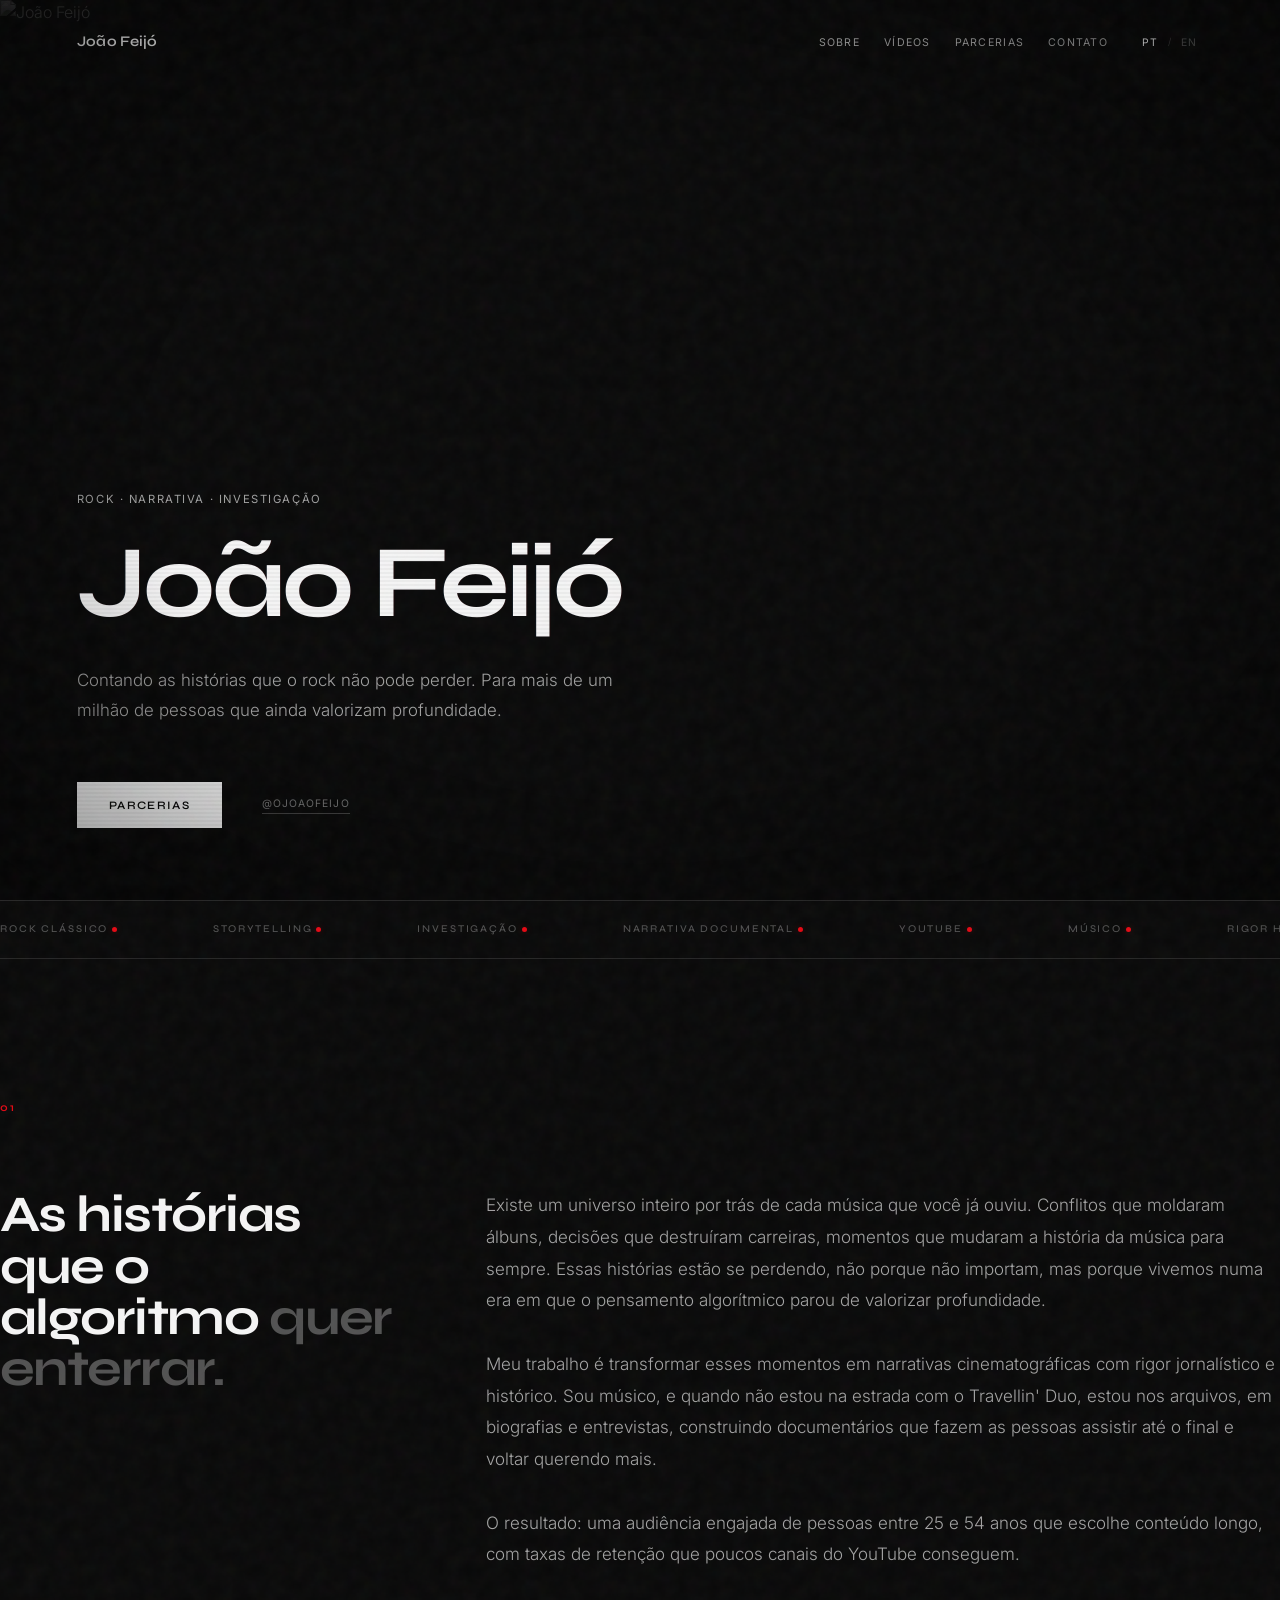
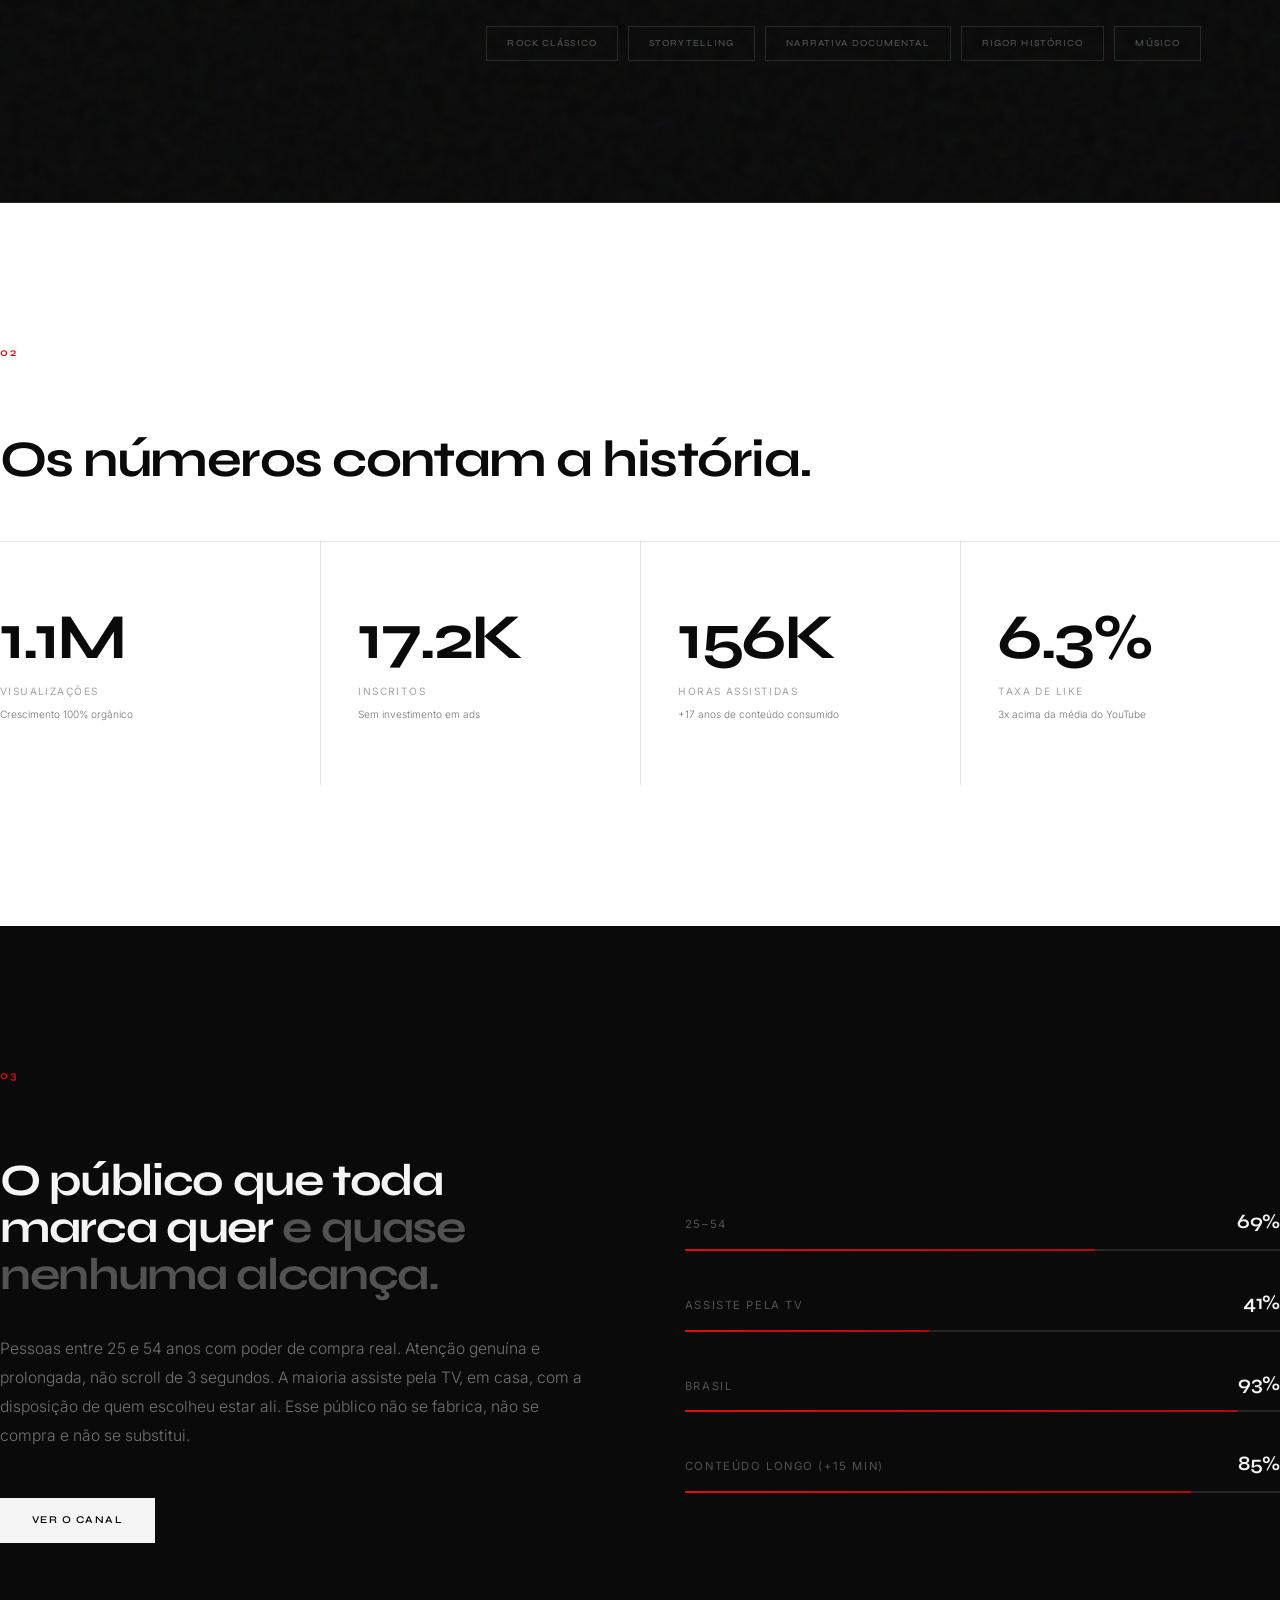
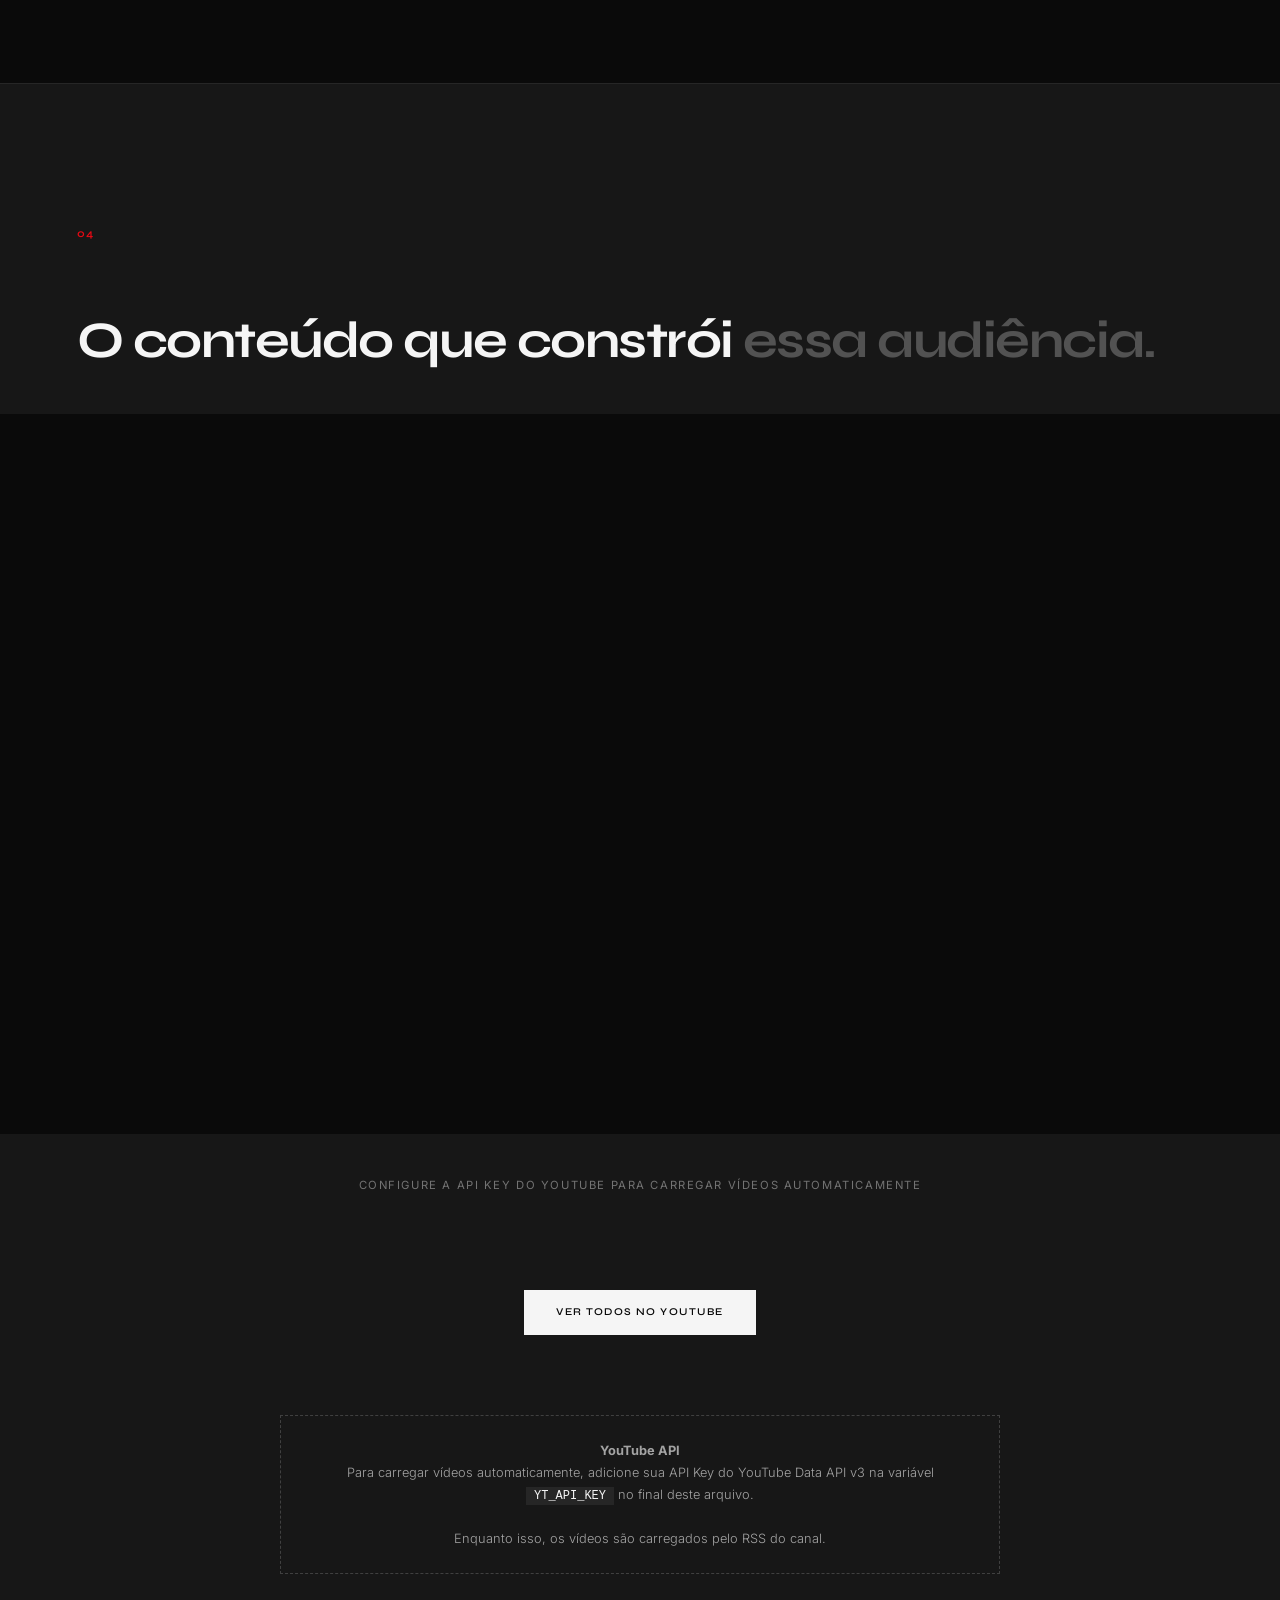
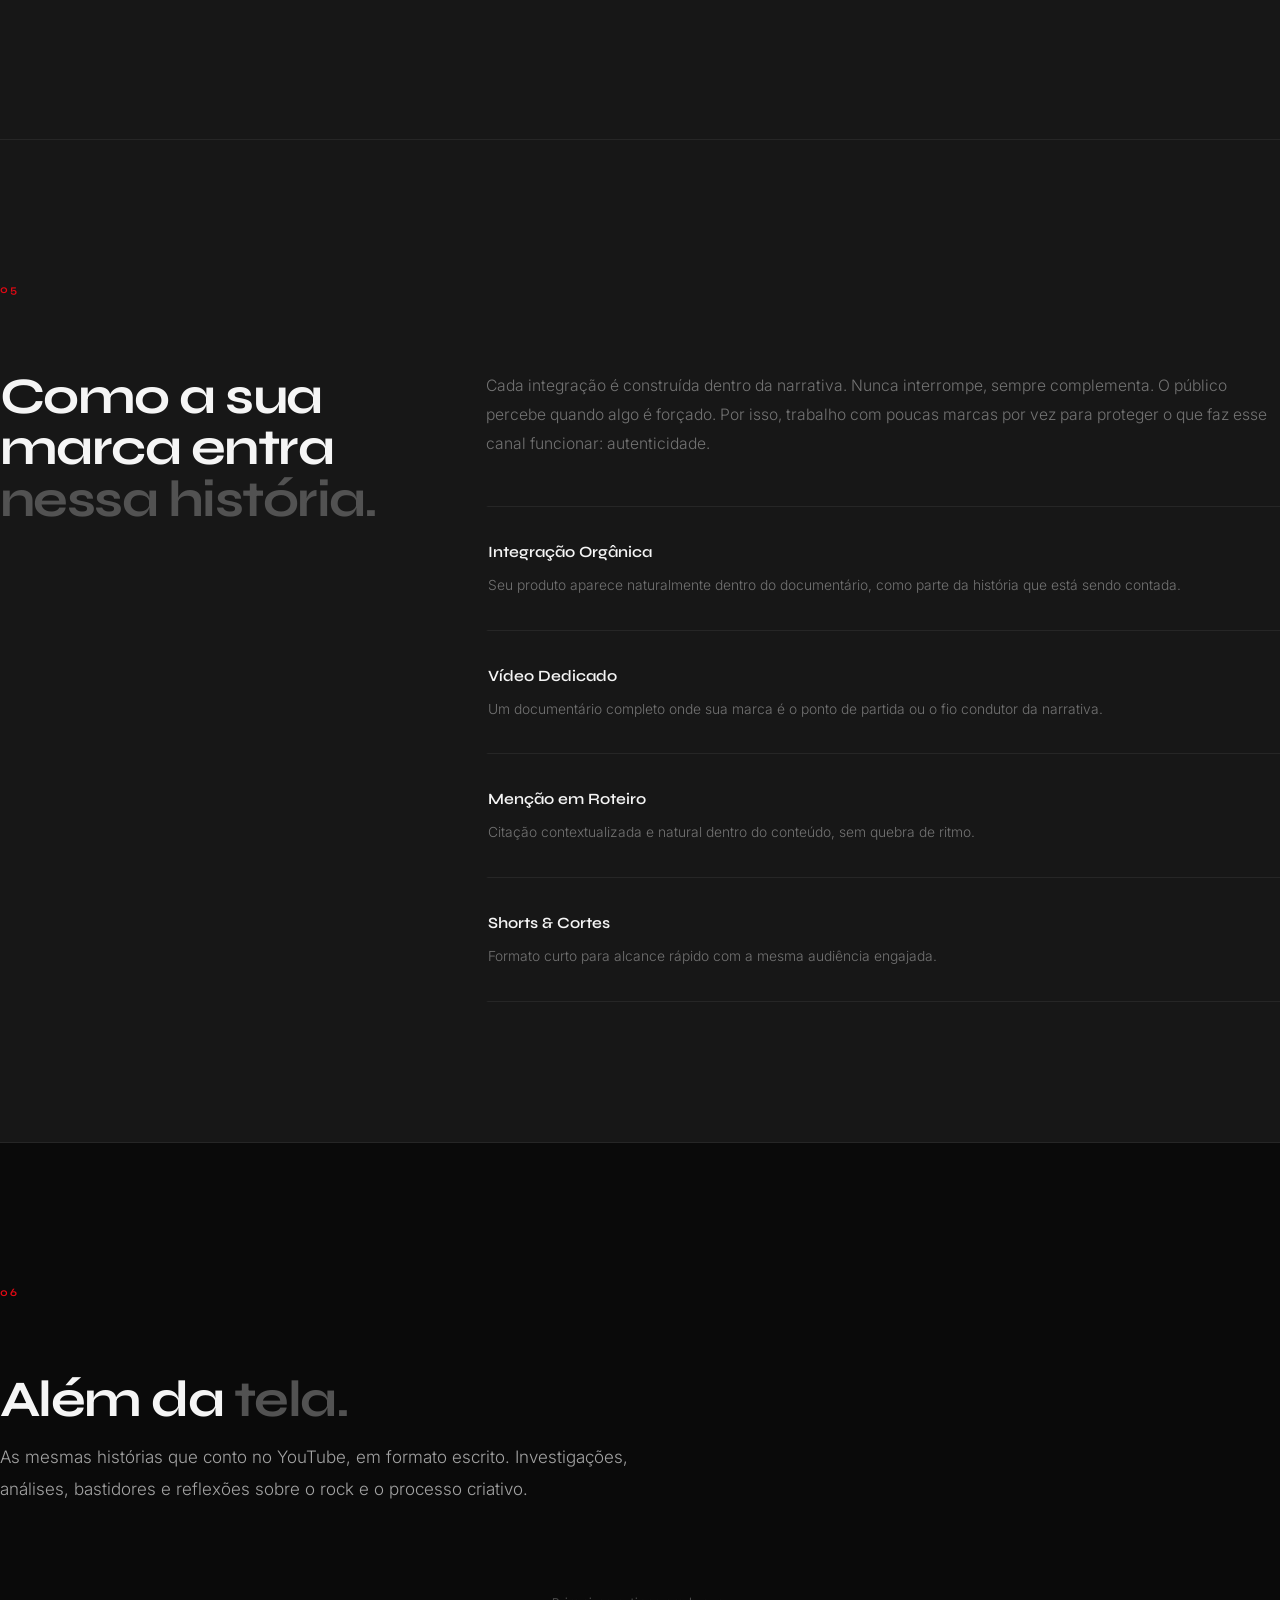
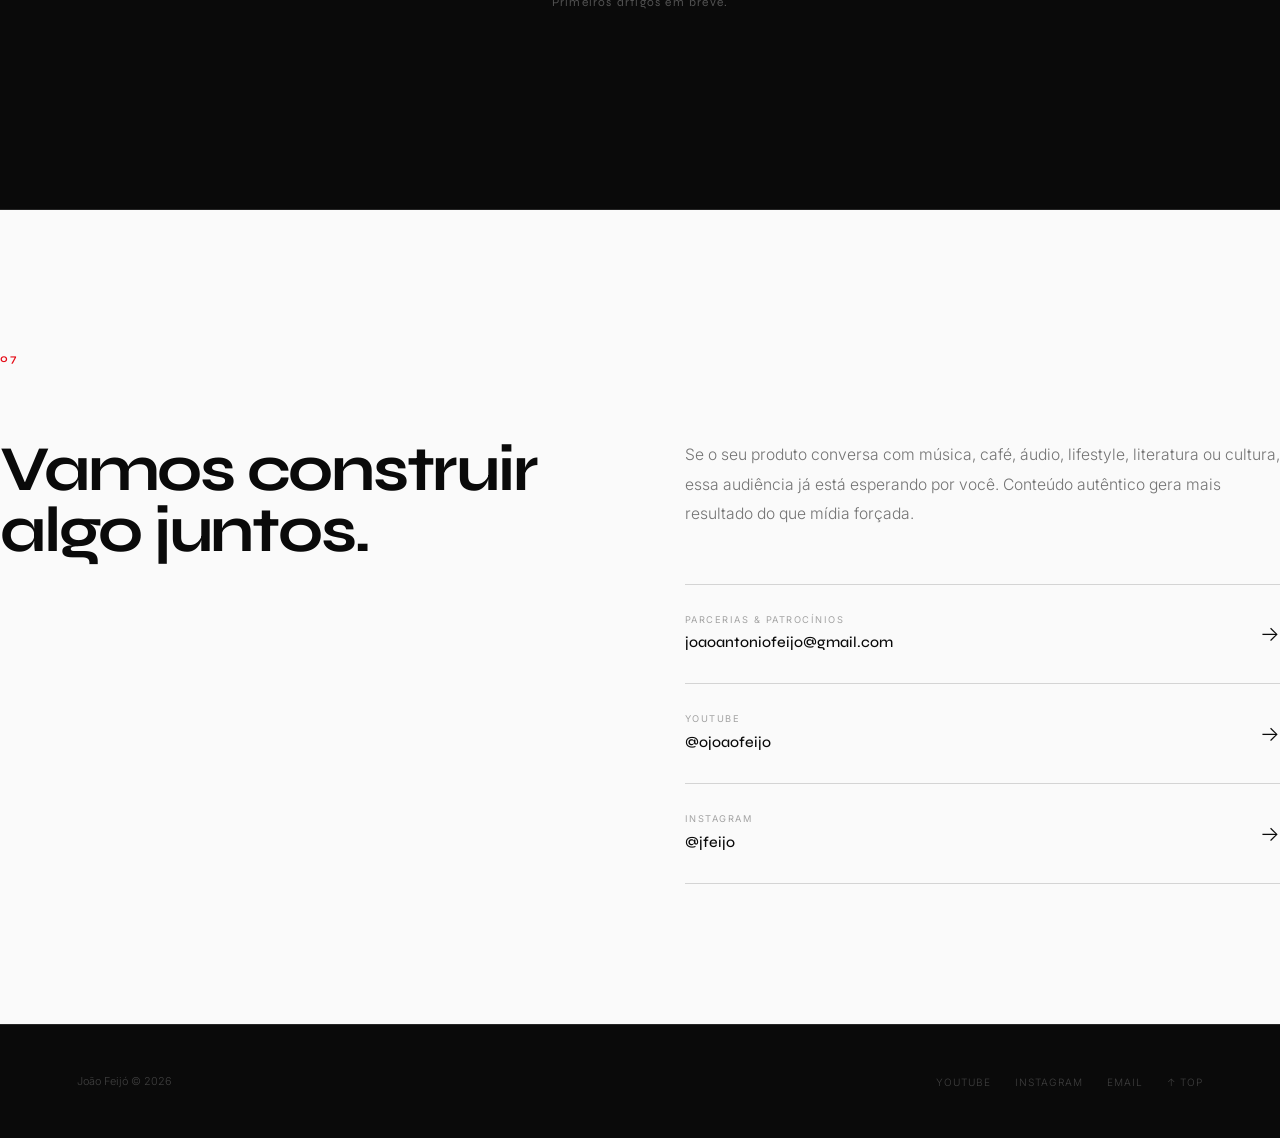
==== index.html @ 5663686b "feat: VHS retro aesthetic, YouTube video hero, red accents, enhanced animations - Add VHS overlay ef" ====
<!DOCTYPE html>
<html lang="pt">
<head>
  <meta charset="UTF-8">
  <meta name="viewport" content="width=device-width, initial-scale=1.0">
  <title>João Feijó | Documentários de Rock | Parcerias</title>
  <meta name="description" content="Criador de documentários de rock com mais de 1 milhão de visualizações. Conteúdo autêntico para uma audiência engajada. Parcerias e patrocínios.">
  <link rel="preconnect" href="https://fonts.googleapis.com">
  <link rel="preconnect" href="https://fonts.gstatic.com" crossorigin>
  <link href="https://fonts.googleapis.com/css2?family=Syne:wght@400;500;600;700;800&family=Inter:wght@300;400;500&display=swap" rel="stylesheet">

  <style>
    :root {
      --black: #0a0a0a;
      --white: #f5f5f5;
      --pure-white: #ffffff;
      --gray-50: #fafafa;
      --gray-100: #e5e5e5;
      --gray-200: #d4d4d4;
      --gray-400: #a3a3a3;
      --gray-500: #737373;
      --gray-600: #525252;
      --gray-700: #404040;
      --gray-800: #262626;
      --gray-900: #171717;
      --red: #e50914;
      --red-dark: #b30710;
      --red-glow: rgba(229, 9, 20, 0.25);

      --display: 'Syne', sans-serif;
      --body: 'Inter', -apple-system, BlinkMacSystemFont, sans-serif;
      --ease-out: cubic-bezier(0.16, 1, 0.3, 1);
      --ease-in-out: cubic-bezier(0.65, 0, 0.35, 1);
    }

    *, *::before, *::after { box-sizing: border-box; margin: 0; padding: 0; }
    html { font-size: 16px; -webkit-font-smoothing: antialiased; -moz-osx-font-smoothing: grayscale; scroll-behavior: smooth; }
    body {
      background: var(--black);
      color: var(--white);
      font-family: var(--body);
      font-weight: 300;
      line-height: 1.6;
      overflow-x: hidden;
    }
    a { color: inherit; text-decoration: none; }
    button { font-family: inherit; cursor: pointer; }
    img { display: block; max-width: 100%; }
    ul { list-style: none; }

    /* LANGUAGE SYSTEM */
    [data-lang="en"] { display: none !important; }
    body.en [data-lang="pt"] { display: none !important; }
    body.en span[data-lang="en"]  { display: inline !important; }
    body.en p[data-lang="en"],
    body.en h2[data-lang="en"],
    body.en div[data-lang="en"],
    body.en li[data-lang="en"],
    body.en ul[data-lang="en"]    { display: block !important; }

    /* ==========================================
       VHS / RETRO OVERLAY EFFECTS
       ========================================== */

    .vhs-scanlines {
      position: fixed;
      inset: 0;
      pointer-events: none;
      z-index: 900;
      background: repeating-linear-gradient(
        0deg,
        transparent 0px,
        transparent 2px,
        rgba(0,0,0,0.035) 2px,
        rgba(0,0,0,0.035) 4px
      );
      mix-blend-mode: multiply;
    }

    .vhs-grain {
      position: fixed;
      top: -100%; left: -100%;
      width: 300%; height: 300%;
      pointer-events: none;
      z-index: 899;
      opacity: 0.04;
      background-image: url("data:image/svg+xml,%3Csvg viewBox='0 0 256 256' xmlns='http://www.w3.org/2000/svg'%3E%3Cfilter id='n'%3E%3CfeTurbulence type='fractalNoise' baseFrequency='0.7' numOctaves='4' stitchTiles='stitch'/%3E%3C/filter%3E%3Crect width='100%25' height='100%25' filter='url(%23n)'/%3E%3C/svg%3E");
      animation: grain 0.8s steps(8) infinite;
      will-change: transform;
    }

    @keyframes grain {
      0%, 100% { transform: translate(0, 0); }
      10% { transform: translate(-2%, -5%); }
      20% { transform: translate(-8%, 2%); }
      30% { transform: translate(4%, -12%); }
      40% { transform: translate(-3%, 12%); }
      50% { transform: translate(-7%, 5%); }
      60% { transform: translate(8%, 0%); }
      70% { transform: translate(0%, 8%); }
      80% { transform: translate(2%, 16%); }
      90% { transform: translate(-5%, 5%); }
    }

    .vhs-vignette {
      position: fixed;
      inset: 0;
      pointer-events: none;
      z-index: 898;
      background: radial-gradient(ellipse at center, transparent 55%, rgba(0,0,0,0.45) 100%);
    }

    /* ==========================================
       UTILITY
       ========================================== */

    .label {
      font-family: var(--body);
      font-size: calc(0.625rem + 0.1vw);
      font-weight: 400;
      letter-spacing: 0.14em;
      text-transform: uppercase;
    }

    .reveal {
      opacity: 0;
      transform: translateY(30px);
      transition: opacity 0.8s var(--ease-out), transform 0.8s var(--ease-out);
    }
    .reveal.vis {
      opacity: 1;
      transform: none;
    }

    .reveal-left {
      opacity: 0;
      transform: translateX(-30px);
      transition: opacity 0.8s var(--ease-out), transform 0.8s var(--ease-out);
    }
    .reveal-left.vis {
      opacity: 1;
      transform: none;
    }

    .reveal-scale {
      opacity: 0;
      transform: scale(0.95);
      transition: opacity 0.8s var(--ease-out), transform 0.8s var(--ease-out);
    }
    .reveal-scale.vis {
      opacity: 1;
      transform: none;
    }

    .max-w { max-width: 1320px; margin: 0 auto; }
    .pad { padding-left: clamp(28px, 6vw, 104px); padding-right: clamp(28px, 6vw, 104px); }

    /* ==========================================
       NAV
       ========================================== */

    .nav {
      position: fixed;
      top: 0; left: 0; right: 0; z-index: 500;
      padding: 28px clamp(28px, 6vw, 104px);
      display: flex; justify-content: space-between; align-items: center;
      transition: background 0.5s, backdrop-filter 0.5s;
    }
    .nav.solid {
      background: rgba(10,10,10,0.92);
      backdrop-filter: blur(24px); -webkit-backdrop-filter: blur(24px);
    }
    .nav-brand {
      font-family: var(--display);
      font-size: calc(0.8rem + 0.15vw);
      font-weight: 600;
      letter-spacing: 0.02em;
      transition: color 0.3s;
    }
    .nav-brand:hover { color: var(--red); }
    .nav-r { display: flex; align-items: center; gap: 28px; }
    .nav-links { display: flex; gap: 24px; }
    .nav-link {
      font-size: calc(0.6rem + 0.08vw);
      font-weight: 400;
      letter-spacing: 0.12em;
      text-transform: uppercase;
      color: var(--gray-400);
      transition: color 0.3s;
      position: relative;
    }
    .nav-link::after {
      content: '';
      position: absolute;
      bottom: -4px; left: 0;
      width: 0; height: 1px;
      background: var(--red);
      transition: width 0.3s var(--ease-out);
    }
    .nav-link:hover { color: var(--white); }
    .nav-link:hover::after { width: 100%; }

    .lang-sw { display: flex; align-items: center; gap: 4px; }
    .lang-b {
      background: none; border: none;
      padding: 8px 6px;
      font-size: calc(0.6rem + 0.06vw);
      letter-spacing: 0.1em; text-transform: uppercase;
      color: var(--gray-600); transition: color 0.2s;
      cursor: pointer;
      -webkit-tap-highlight-color: transparent;
    }
    .lang-b.on { color: var(--white); }
    .lang-sep { color: var(--gray-700); font-size: 0.6rem; }

    @media (max-width: 680px) {
      .nav-links { display: none; }
      .nav-r { gap: 16px; }
    }

    /* ==========================================
       HERO
       ========================================== */

    .hero {
      position: relative;
      min-height: 100vh; min-height: 100svh;
      display: flex; align-items: flex-end;
      overflow: hidden;
    }

    .hero-bg {
      position: absolute; inset: 0; z-index: 0;
    }
    .hero-bg img {
      width: 100%; height: 100%;
      object-fit: cover; object-position: center 20%;
      filter: brightness(0.35) contrast(1.1) saturate(0.12);
      transition: opacity 1s;
    }

    .hero-video {
      position: absolute;
      inset: -60px;
      z-index: 1;
      overflow: hidden;
    }
    .hero-video iframe {
      width: 100vw;
      height: 56.25vw;
      min-height: 100vh;
      min-width: 177.78vh;
      position: absolute;
      top: 50%; left: 50%;
      transform: translate(-50%, -50%);
      border: none;
      pointer-events: none;
      filter: brightness(0.3) contrast(1.15) saturate(0.1);
    }

    .hero-bg::after {
      content: ''; position: absolute; inset: 0; z-index: 2;
      background: linear-gradient(to top,
        var(--black) 0%,
        rgba(10,10,10,0.6) 30%,
        transparent 50%,
        rgba(10,10,10,0.4) 100%
      );
    }

    .hero-content {
      position: relative; z-index: 3;
      width: 100%;
      padding: 0 clamp(28px, 6vw, 104px) clamp(64px, 8vh, 120px);
      will-change: transform, opacity;
    }

    .hero-label {
      color: var(--gray-400);
      margin-bottom: 28px;
      opacity: 0;
      animation: fadeSlideUp 0.8s var(--ease-out) 0.3s forwards;
    }

    .hero-h {
      font-family: var(--display);
      font-size: clamp(3.2rem, 8vw, 9rem);
      font-weight: 700;
      line-height: 0.92;
      letter-spacing: -0.035em;
      margin-bottom: 36px;
      max-width: 900px;
      opacity: 0;
      animation: fadeSlideUp 1s var(--ease-out) 0.5s forwards;
      text-shadow:
        1px 0 0 rgba(229,9,20,0.08),
        -1px 0 0 rgba(0,150,255,0.06);
    }

    .hero-sub {
      font-family: var(--body);
      font-size: calc(0.9rem + 0.2vw);
      font-weight: 300;
      color: var(--gray-400);
      max-width: 560px;
      line-height: 1.75;
      margin-bottom: 56px;
      opacity: 0;
      animation: fadeSlideUp 0.8s var(--ease-out) 0.8s forwards;
    }

    .hero-bottom {
      display: flex; align-items: center; gap: 40px;
      flex-wrap: wrap;
      opacity: 0;
      animation: fadeSlideUp 0.8s var(--ease-out) 1.1s forwards;
    }

    @keyframes fadeSlideUp {
      from { opacity: 0; transform: translateY(24px); }
      to { opacity: 1; transform: none; }
    }

    .hero-cta {
      font-family: var(--display);
      font-size: calc(0.65rem + 0.08vw);
      font-weight: 600;
      letter-spacing: 0.12em;
      text-transform: uppercase;
      background: var(--white); color: var(--black);
      padding: 14px 32px;
      transition: background 0.3s, color 0.3s, transform 0.3s, box-shadow 0.3s;
    }
    .hero-cta:hover {
      background: var(--red);
      color: var(--white);
      transform: translateY(-2px);
      box-shadow: 0 8px 32px var(--red-glow);
    }

    .hero-handle {
      font-size: calc(0.6rem + 0.06vw);
      letter-spacing: 0.1em;
      color: var(--gray-500);
      border-bottom: 1px solid var(--gray-700);
      padding-bottom: 2px;
      transition: color 0.3s, border-color 0.3s;
    }
    .hero-handle:hover { color: var(--red); border-color: var(--red); }

    /* ==========================================
       TRACK / TICKER
       ========================================== */

    .track {
      overflow: hidden;
      padding: 20px 0;
      border-top: 1px solid var(--gray-800);
      border-bottom: 1px solid var(--gray-800);
    }
    .track-inner {
      display: flex; white-space: nowrap;
      animation: slide 28s linear infinite;
    }
    @keyframes slide {
      0% { transform: translateX(0); }
      100% { transform: translateX(-50%); }
    }
    .track-item {
      flex-shrink: 0;
      font-family: var(--display);
      font-size: calc(0.6rem + 0.06vw);
      font-weight: 500;
      letter-spacing: 0.18em;
      text-transform: uppercase;
      color: var(--gray-600);
      padding-right: 48px;
      transition: color 0.3s;
    }
    .track:hover .track-item { color: var(--gray-400); }
    .track-dot {
      display: inline-block;
      width: 5px; height: 5px;
      border-radius: 50%;
      background: var(--red);
      margin-right: 48px;
      vertical-align: middle;
      box-shadow: 0 0 6px var(--red-glow);
    }

    /* ==========================================
       SECTION
       ========================================== */

    .sect { padding: clamp(96px, 11vw, 176px) 0; }
    .sect-num {
      font-family: var(--display);
      font-weight: 600;
      color: var(--red);
      margin-bottom: 72px;
    }
    .divider { border: none; border-top: 1px solid var(--gray-800); }

    /* ==========================================
       ABOUT
       ========================================== */

    .about-grid {
      display: grid;
      grid-template-columns: minmax(280px, 1fr) 2fr;
      gap: clamp(56px, 7vw, 128px);
      align-items: start;
    }

    .about-h {
      font-family: var(--display);
      font-size: clamp(2.2rem, 4vw, 4.8rem);
      font-weight: 700;
      line-height: 1.0;
      letter-spacing: -0.03em;
      position: sticky; top: 112px;
    }

    .about-h .dim { color: var(--gray-600); transition: color 0.5s; }
    .about-h:hover .dim { color: var(--red); }

    .about-txt {
      font-size: calc(0.95rem + 0.15vw);
      font-weight: 300;
      line-height: 1.85;
      color: var(--gray-400);
      margin-bottom: 32px;
    }

    .about-tags {
      display: flex; flex-wrap: wrap; gap: 10px;
      margin-top: 56px;
    }

    .tag {
      font-family: var(--display);
      font-size: calc(0.55rem + 0.04vw);
      font-weight: 500;
      letter-spacing: 0.12em;
      text-transform: uppercase;
      color: var(--gray-600);
      border: 1px solid var(--gray-800);
      padding: 9px 20px;
      transition: color 0.3s, border-color 0.3s, background 0.3s, transform 0.3s;
    }
    .tag:hover {
      color: var(--red);
      border-color: var(--red);
      background: rgba(229, 9, 20, 0.05);
      transform: translateY(-1px);
    }

    /* ==========================================
       VIDEOS
       ========================================== */

    .videos-section { background: var(--gray-900); }

    .vid-featured {
      position: relative;
      width: 100%;
      aspect-ratio: 16/9;
      background: var(--black);
      margin-bottom: 2px;
      overflow: hidden;
    }

    .vid-featured iframe {
      position: absolute; inset: 0;
      width: 100%; height: 100%;
      border: none;
    }

    .vid-grid {
      display: grid;
      grid-template-columns: repeat(3, 1fr);
      gap: 2px;
    }

    .vid-thumb {
      position: relative;
      aspect-ratio: 16/9;
      overflow: hidden;
      background: var(--black);
      cursor: pointer;
    }

    .vid-thumb img {
      width: 100%; height: 100%;
      object-fit: cover;
      transition: transform 0.6s var(--ease-out), filter 0.6s;
      filter: brightness(0.7) saturate(0.6);
    }

    .vid-thumb:hover img {
      transform: scale(1.08);
      filter: brightness(0.9) saturate(0.85);
    }

    .vid-thumb-overlay {
      position: absolute; inset: 0;
      display: flex; flex-direction: column;
      justify-content: flex-end;
      padding: 16px;
      background: linear-gradient(to top, rgba(0,0,0,0.7) 0%, transparent 60%);
    }

    .vid-thumb-title {
      font-family: var(--display);
      font-size: calc(0.7rem + 0.08vw);
      font-weight: 500;
      line-height: 1.3;
      color: var(--white);
      display: -webkit-box;
      -webkit-line-clamp: 2;
      -webkit-box-orient: vertical;
      overflow: hidden;
    }

    .vid-thumb-play {
      position: absolute;
      top: 50%; left: 50%;
      transform: translate(-50%,-50%) scale(0.9);
      width: 44px; height: 44px;
      border-radius: 50%;
      background: rgba(229, 9, 20, 0.85);
      backdrop-filter: blur(8px);
      display: flex; align-items: center; justify-content: center;
      opacity: 0;
      transition: opacity 0.3s, transform 0.3s;
    }
    .vid-thumb:hover .vid-thumb-play {
      opacity: 1;
      transform: translate(-50%,-50%) scale(1);
    }
    .vid-thumb-play svg { width: 18px; height: 18px; fill: white; margin-left: 2px; }

    .vid-more {
      display: flex; justify-content: center;
      padding: 56px 0;
    }

    .vid-loading {
      text-align: center;
      padding: 80px 0;
      color: var(--gray-600);
      font-size: 0.8rem;
      letter-spacing: 0.1em;
    }

    /* ==========================================
       NUMBERS
       ========================================== */

    .numbers { background: var(--pure-white); color: var(--black); }
    .numbers .sect-num { color: var(--red); }

    .nums-h {
      font-family: var(--display);
      font-size: clamp(2.2rem, 4vw, 4.8rem);
      font-weight: 700;
      line-height: 1.0;
      letter-spacing: -0.03em;
      margin-bottom: 56px;
    }
    .nums-h .dim { color: var(--gray-300); }

    .nums-row {
      display: grid;
      grid-template-columns: repeat(4, 1fr);
      border-top: 1px solid var(--gray-100);
    }

    .num-block {
      padding: clamp(40px, 5vw, 72px) 0;
      border-right: 1px solid var(--gray-100);
      padding-right: clamp(24px, 3vw, 56px);
      margin-right: -1px;
      transition: background 0.3s;
    }
    .num-block:last-child { border-right: none; }
    .num-block:not(:first-child) { padding-left: clamp(24px, 3vw, 56px); }
    .num-block:hover { background: rgba(229, 9, 20, 0.03); }

    .num-val {
      font-family: var(--display);
      font-size: clamp(2.4rem, 5vw, 5rem);
      font-weight: 700;
      line-height: 1;
      letter-spacing: -0.04em;
      margin-bottom: 14px;
      transition: color 0.3s;
    }
    .num-block:hover .num-val { color: var(--red-dark); }

    .num-label {
      font-size: calc(0.6rem + 0.04vw);
      letter-spacing: 0.14em;
      text-transform: uppercase;
      color: var(--gray-400);
      line-height: 1.5;
    }

    .num-context {
      font-size: calc(0.6rem + 0.04vw);
      color: var(--gray-500);
      margin-top: 8px;
      line-height: 1.4;
      font-weight: 300;
    }

    @media (max-width: 760px) {
      .nums-row { grid-template-columns: 1fr 1fr; }
      .num-block:nth-child(2) { border-right: none; }
      .num-block:nth-child(3) { padding-left: 0; border-right: 1px solid var(--gray-100); border-top: 1px solid var(--gray-100); margin-top: 0; }
      .num-block:nth-child(4) { border-top: 1px solid var(--gray-100); }
    }

    /* ==========================================
       AUDIENCE
       ========================================== */

    .aud-grid {
      display: grid;
      grid-template-columns: 1fr 1fr;
      gap: clamp(56px, 7vw, 128px);
      align-items: center;
    }

    .aud-h {
      font-family: var(--display);
      font-size: clamp(2rem, 3.5vw, 4rem);
      font-weight: 700;
      line-height: 1.05;
      letter-spacing: -0.03em;
      margin-bottom: 36px;
    }
    .aud-h .dim { color: var(--gray-600); }

    .aud-desc {
      font-size: calc(0.9rem + 0.1vw);
      font-weight: 300;
      color: var(--gray-500);
      line-height: 1.85;
      margin-bottom: 48px;
    }

    .btn-w {
      display: inline-block;
      font-family: var(--display);
      font-size: calc(0.6rem + 0.06vw);
      font-weight: 600;
      letter-spacing: 0.14em;
      text-transform: uppercase;
      background: var(--white); color: var(--black);
      padding: 14px 32px;
      transition: background 0.3s, color 0.3s, transform 0.3s, box-shadow 0.3s;
    }
    .btn-w:hover {
      background: var(--red);
      color: var(--white);
      transform: translateY(-2px);
      box-shadow: 0 8px 24px rgba(229,9,20,0.2);
    }

    .bars { display: flex; flex-direction: column; gap: 36px; }
    .bar-top { display: flex; justify-content: space-between; align-items: baseline; margin-bottom: 10px; }
    .bar-label { color: var(--gray-600); }
    .bar-pct {
      font-family: var(--display);
      font-size: clamp(1.1rem, 1.6vw, 1.6rem);
      font-weight: 600;
      letter-spacing: -0.02em;
    }
    .bar-track { height: 2px; background: var(--gray-800); position: relative; overflow: hidden; }
    .bar-fill {
      position: absolute; left: 0; top: 0; height: 100%;
      background: linear-gradient(90deg, var(--red) 0%, var(--red-dark) 100%);
      transition: width 1.4s var(--ease-out);
      box-shadow: 0 0 8px var(--red-glow);
    }

    /* ==========================================
       PARTNERSHIPS
       ========================================== */

    .partnerships { background: var(--gray-900); }

    .part-grid {
      display: grid;
      grid-template-columns: minmax(280px, 1fr) 2fr;
      gap: clamp(56px, 7vw, 128px);
      align-items: start;
    }

    .part-h {
      font-family: var(--display);
      font-size: clamp(2.2rem, 4vw, 4.8rem);
      font-weight: 700;
      line-height: 1.0;
      letter-spacing: -0.03em;
      position: sticky; top: 112px;
    }
    .part-h .dim { color: var(--gray-600); }

    .part-intro {
      font-size: calc(0.9rem + 0.1vw);
      font-weight: 300;
      color: var(--gray-500);
      line-height: 1.85;
      margin-bottom: 48px;
    }

    .format-cards { display: flex; flex-direction: column; gap: 0; }

    .format-card {
      border-top: 1px solid var(--gray-800);
      padding: 32px 0;
      padding-left: 0;
      border-left: 2px solid transparent;
      transition: padding-left 0.4s var(--ease-out), border-color 0.4s, background 0.4s;
    }
    .format-card:last-child { border-bottom: 1px solid var(--gray-800); }
    .format-card:hover {
      padding-left: 20px;
      border-left-color: var(--red);
      background: rgba(229, 9, 20, 0.02);
    }

    .format-title {
      font-family: var(--display);
      font-size: calc(0.9rem + 0.1vw);
      font-weight: 600;
      margin-bottom: 10px;
      color: var(--white);
      transition: color 0.3s;
    }
    .format-card:hover .format-title { color: var(--red); }

    .format-desc {
      font-size: calc(0.8rem + 0.08vw);
      font-weight: 300;
      color: var(--gray-500);
      line-height: 1.7;
    }

    /* ==========================================
       BLOG
       ========================================== */

    .blog-grid {
      display: grid;
      grid-template-columns: repeat(3, 1fr);
      gap: 24px;
      margin-top: 48px;
    }

    .blog-card {
      border: 1px solid var(--gray-800);
      padding: 32px;
      transition: border-color 0.3s, transform 0.3s, box-shadow 0.3s;
    }
    .blog-card:hover {
      border-color: var(--red);
      transform: translateY(-4px);
      box-shadow: 0 12px 32px rgba(229,9,20,0.08);
    }

    .blog-tag {
      font-size: calc(0.55rem + 0.04vw);
      letter-spacing: 0.14em;
      text-transform: uppercase;
      color: var(--gray-600);
      margin-bottom: 16px;
    }

    .blog-title {
      font-family: var(--display);
      font-size: calc(0.95rem + 0.1vw);
      font-weight: 600;
      line-height: 1.3;
      margin-bottom: 12px;
      color: var(--white);
    }

    .blog-excerpt {
      font-size: calc(0.8rem + 0.06vw);
      font-weight: 300;
      color: var(--gray-500);
      line-height: 1.7;
    }

    .blog-coming {
      text-align: center;
      padding: 56px 0;
      color: var(--gray-600);
      font-family: var(--display);
      font-size: calc(0.7rem + 0.06vw);
      letter-spacing: 0.1em;
    }

    /* ==========================================
       CONTACT
       ========================================== */

    .contact { background: var(--gray-50); color: var(--black); }
    .contact .sect-num { color: var(--red); }

    .contact-grid {
      display: grid;
      grid-template-columns: 1fr 1fr;
      gap: clamp(56px, 7vw, 128px);
      align-items: start;
    }

    .contact-h {
      font-family: var(--display);
      font-size: clamp(2.8rem, 5vw, 6rem);
      font-weight: 700;
      line-height: 0.95;
      letter-spacing: -0.035em;
      position: sticky; top: 112px;
    }
    .contact-h .dim { color: var(--gray-300); }

    .contact-txt {
      font-size: calc(0.9rem + 0.1vw);
      font-weight: 300;
      color: var(--gray-500);
      line-height: 1.85;
      margin-bottom: 56px;
    }

    .c-item { border-top: 1px solid var(--gray-200); }
    .c-item:last-child { border-bottom: 1px solid var(--gray-200); }

    .c-link {
      display: flex; justify-content: space-between; align-items: center;
      padding: 28px 0; gap: 16px;
      transition: padding-left 0.3s var(--ease-out);
      min-width: 0;
    }
    .c-link > div { min-width: 0; flex: 1; }
    .c-link:hover { padding-left: 8px; }

    .c-link-type {
      font-size: calc(0.55rem + 0.04vw);
      letter-spacing: 0.16em; text-transform: uppercase;
      color: var(--gray-400);
      margin-bottom: 4px;
    }
    .c-link-val {
      font-family: var(--display);
      font-size: calc(0.85rem + 0.1vw);
      font-weight: 500;
      overflow-wrap: break-word;
      word-break: break-all;
      min-width: 0;
      transition: color 0.3s;
    }
    .c-link:hover .c-link-val { color: var(--red-dark); }

    .c-arrow {
      font-size: 1.3rem; color: var(--gray-300);
      transition: transform 0.3s var(--ease-out), color 0.3s;
      flex-shrink: 0;
    }
    .c-link:hover .c-arrow { transform: translateX(5px); color: var(--red); }

    /* ==========================================
       FOOTER
       ========================================== */

    footer {
      padding: 48px clamp(28px, 6vw, 104px);
      display: flex; justify-content: space-between; align-items: center;
      border-top: 1px solid var(--gray-800);
      flex-wrap: wrap; gap: 20px;
    }
    .foot-copy {
      font-size: calc(0.65rem + 0.04vw);
      color: var(--gray-700);
    }
    .foot-links { display: flex; gap: 24px; }
    .foot-link {
      font-size: calc(0.6rem + 0.04vw);
      letter-spacing: 0.1em; text-transform: uppercase;
      color: var(--gray-700); transition: color 0.3s;
    }
    .foot-link:hover { color: var(--red); }

    /* SETUP BANNER */
    .setup-banner {
      background: var(--gray-900);
      border: 1px dashed var(--gray-700);
      padding: 24px 32px;
      margin: 24px auto;
      max-width: 720px;
      text-align: center;
      font-size: 0.8rem;
      color: var(--gray-400);
      line-height: 1.7;
      display: none;
    }
    .setup-banner code {
      background: var(--gray-800);
      padding: 2px 8px;
      font-size: 0.75rem;
      color: var(--white);
    }

    /* ==========================================
       RESPONSIVE - TABLET
       ========================================== */

    @media (max-width: 860px) {
      .about-grid  { grid-template-columns: 1fr; gap: 40px; }
      .about-h     { position: static; }
      .contact-grid { grid-template-columns: 1fr; gap: 48px; }
      .contact-h   { position: static; font-size: clamp(2.4rem, 8vw, 3.5rem); }
      .aud-grid    { grid-template-columns: 1fr; gap: 56px; }
      .part-grid   { grid-template-columns: 1fr; gap: 40px; }
      .part-h      { position: static; }
      .blog-grid   { grid-template-columns: 1fr 1fr; }
      .sect        { padding: clamp(72px, 9vw, 120px) 0; }
    }

    /* ==========================================
       RESPONSIVE - MOBILE
       ========================================== */

    @media (max-width: 600px) {
      .pad { padding-left: 24px; padding-right: 24px; }
      .nav  { padding: 20px 24px; }
      .hero-content { padding: 0 24px clamp(56px, 10vh, 80px); }

      .hero-label { margin-bottom: 20px; }
      .hero-h {
        font-size: clamp(2.8rem, 11vw, 4rem);
        margin-bottom: 28px;
        line-height: 0.95;
        text-shadow: none;
      }
      .hero-sub { font-size: 1rem; margin-bottom: 40px; max-width: 100%; }
      .hero-bottom { gap: 24px; flex-direction: column; align-items: flex-start; }

      .hero-video iframe {
        min-height: 100vh;
        min-width: 200vh;
      }

      .sect { padding: 64px 0; }
      .sect-num { margin-bottom: 48px; }

      .about-grid { gap: 32px; }
      .about-h { font-size: clamp(1.9rem, 8vw, 2.8rem); }
      .about-txt { font-size: 1rem; margin-bottom: 24px; }
      .about-tags { margin-top: 40px; gap: 8px; }
      .tag { padding: 8px 16px; }

      .aud-h { font-size: clamp(1.7rem, 7vw, 2.4rem); margin-bottom: 24px; }
      .aud-desc { font-size: 0.95rem; margin-bottom: 36px; }
      .bars { gap: 28px; }

      .nums-row { grid-template-columns: 1fr 1fr; }
      .num-block { padding: 32px 0; }
      .num-block:not(:first-child) { padding-left: 20px; }
      .num-block { padding-right: 20px; }
      .num-val { font-size: clamp(2rem, 9vw, 3rem); }
      .nums-h { font-size: clamp(1.9rem, 8vw, 2.8rem); }

      .contact-h { font-size: clamp(2.2rem, 9vw, 3rem); }
      .contact-txt { font-size: 0.95rem; margin-bottom: 40px; }
      .c-link { padding: 22px 0; }

      .vid-grid { grid-template-columns: 1fr 1fr; gap: 2px; }
      .vid-more { padding: 40px 0; }

      .part-h { font-size: clamp(1.9rem, 8vw, 2.8rem); }
      .part-intro { font-size: 0.95rem; margin-bottom: 36px; }
      .format-card:hover { padding-left: 12px; }

      .blog-grid { grid-template-columns: 1fr; gap: 16px; }
      .blog-card { padding: 24px; }

      footer { padding: 36px 24px; flex-direction: column; align-items: flex-start; gap: 24px; }
      .foot-links { gap: 20px; }

      .vhs-scanlines { background-size: 100% 3px; }
      .vhs-grain { opacity: 0.025; }
    }

    /* ==========================================
       RESPONSIVE - SMALL MOBILE
       ========================================== */

    @media (max-width: 420px) {
      .pad { padding-left: 20px; padding-right: 20px; }
      .nav { padding: 18px 20px; }
      .hero-content { padding: 0 20px clamp(48px, 8vh, 72px); }
      .hero-h { font-size: clamp(2.4rem, 12vw, 3.2rem); }
      .vid-grid { grid-template-columns: 1fr; }
      .nums-row { grid-template-columns: 1fr; }
      .num-block { border-right: none !important; border-top: 1px solid var(--gray-100); padding-left: 0 !important; padding-right: 0 !important; }
      .num-block:first-child { border-top: none; }
      .hero-video iframe { min-width: 260vh; }
    }

    /* ==========================================
       ACCESSIBILITY
       ========================================== */

    @media (prefers-reduced-motion: reduce) {
      .vhs-grain { animation: none; opacity: 0; }
      .vhs-scanlines { opacity: 0; }
      .reveal, .reveal-left, .reveal-scale { transition: none; opacity: 1; transform: none; }
      .hero-label, .hero-h, .hero-sub, .hero-bottom { animation: none; opacity: 1; }
      .track-inner { animation: none; }
    }
  </style>
</head>
<body>

  <!-- VHS OVERLAYS -->
  <div class="vhs-scanlines" aria-hidden="true"></div>
  <div class="vhs-grain" aria-hidden="true"></div>
  <div class="vhs-vignette" aria-hidden="true"></div>

  <!-- NAV -->
  <nav class="nav" id="nav">
    <a href="#" class="nav-brand">João Feijó</a>
    <div class="nav-r">
      <div class="nav-links">
        <a href="#about" class="nav-link">
          <span data-lang="pt">Sobre</span><span data-lang="en">About</span>
        </a>
        <a href="#videos" class="nav-link">
          <span data-lang="pt">Vídeos</span><span data-lang="en">Videos</span>
        </a>
        <a href="#partnerships" class="nav-link">
          <span data-lang="pt">Parcerias</span><span data-lang="en">Partnerships</span>
        </a>
        <a href="#contact" class="nav-link">
          <span data-lang="pt">Contato</span><span data-lang="en">Contact</span>
        </a>
      </div>
      <div class="lang-sw">
        <button class="lang-b on" id="lpt" onclick="lang('pt')">PT</button>
        <span class="lang-sep">/</span>
        <button class="lang-b" id="len" onclick="lang('en')">EN</button>
      </div>
    </div>
  </nav>

  <!-- HERO -->
  <section class="hero" aria-label="Hero">
    <div class="hero-bg">
      <img src="hero.jpg" alt="João Feijó" id="hero-img">
      <div class="hero-video" id="hero-video"></div>
    </div>

    <div class="hero-content">
      <p class="label hero-label">
        <span data-lang="pt">Rock · Narrativa · Investigação</span>
        <span data-lang="en">Rock · Narrative · Investigation</span>
      </p>
      <h1 class="hero-h">João Feijó</h1>
      <p class="hero-sub">
        <span data-lang="pt">Contando as histórias que o rock não pode perder. Para mais de um milhão de pessoas que ainda valorizam profundidade.</span>
        <span data-lang="en">Telling the stories rock can't afford to lose. To over one million people who still value depth.</span>
      </p>
      <div class="hero-bottom">
        <a href="#partnerships" class="hero-cta">
          <span data-lang="pt">Parcerias</span>
          <span data-lang="en">Partnerships</span>
        </a>
        <a href="https://youtube.com/@ojoaofeijo" target="_blank" rel="noopener" class="hero-handle label">@ojoaofeijo</a>
      </div>
    </div>
  </section>

  <!-- TRACK -->
  <div class="track" aria-hidden="true">
    <div class="track-inner" id="track"></div>
  </div>

  <!-- 01 ABOUT -->
  <section class="sect pad" id="about">
    <div class="max-w">
      <p class="sect-num label reveal">01</p>
      <div class="about-grid">
        <div>
          <h2 class="about-h reveal-left">
            <span data-lang="pt">As histórias que o algoritmo <span class="dim">quer enterrar.</span></span>
            <span data-lang="en">The stories the algorithm <span class="dim">wants to bury.</span></span>
          </h2>
        </div>
        <div>
          <p class="about-txt reveal" data-lang="pt">
            Existe um universo inteiro por trás de cada música que você já ouviu. Conflitos que moldaram álbuns, decisões que destruíram carreiras, momentos que mudaram a história da música para sempre. Essas histórias estão se perdendo, não porque não importam, mas porque vivemos numa era em que o pensamento algorítmico parou de valorizar profundidade.
          </p>
          <p class="about-txt reveal" data-lang="en">
            There's an entire universe behind every song you've ever heard. Conflicts that shaped albums, decisions that destroyed careers, moments that changed music history forever. These stories are being lost, not because they don't matter, but because we live in an era where algorithmic thinking stopped valuing depth.
          </p>
          <p class="about-txt reveal" data-lang="pt">
            Meu trabalho é transformar esses momentos em narrativas cinematográficas com rigor jornalístico e histórico. Sou músico, e quando não estou na estrada com o Travellin' Duo, estou nos arquivos, em biografias e entrevistas, construindo documentários que fazem as pessoas assistir até o final e voltar querendo mais.
          </p>
          <p class="about-txt reveal" data-lang="en">
            My job is to turn those moments into cinematic narratives with journalistic and historical rigor. I'm a musician, and when I'm not on the road with Travellin' Duo, I'm in the archives, building documentaries that make people watch to the end and come back for more.
          </p>
          <p class="about-txt reveal" data-lang="pt">
            O resultado: uma audiência engajada de pessoas entre 25 e 54 anos que escolhe conteúdo longo, com taxas de retenção que poucos canais do YouTube conseguem.
          </p>
          <p class="about-txt reveal" data-lang="en">
            The result: a highly engaged audience of people aged 25 to 54 who actively choose long-form content, with retention rates few YouTube channels can match.
          </p>
          <div class="about-tags reveal">
            <span class="tag" data-lang="pt">Rock Clássico</span><span class="tag" data-lang="en">Classic Rock</span>
            <span class="tag">Storytelling</span>
            <span class="tag" data-lang="pt">Narrativa Documental</span><span class="tag" data-lang="en">Documentary Narrative</span>
            <span class="tag" data-lang="pt">Rigor Histórico</span><span class="tag" data-lang="en">Historical Rigor</span>
            <span class="tag" data-lang="pt">Músico</span><span class="tag" data-lang="en">Musician</span>
          </div>
        </div>
      </div>
    </div>
  </section>

  <hr class="divider pad">

  <!-- 02 NUMBERS -->
  <section class="sect numbers pad" id="numbers">
    <div class="max-w">
      <p class="sect-num label reveal">02</p>
      <h2 class="nums-h reveal">
        <span data-lang="pt">Os números contam <span class="dim">a história.</span></span>
        <span data-lang="en">The numbers tell <span class="dim">the story.</span></span>
      </h2>
      <div class="nums-row">
        <div class="num-block reveal">
          <div class="num-val counter" id="stat-views" data-target="1100000" data-format="short">1.1M</div>
          <div class="num-label label">
            <span data-lang="pt">Visualizações</span><span data-lang="en">Views</span>
          </div>
          <div class="num-context">
            <span data-lang="pt">Crescimento 100% orgânico</span><span data-lang="en">100% organic growth</span>
          </div>
        </div>
        <div class="num-block reveal">
          <div class="num-val counter" id="stat-subs" data-target="17200" data-format="short">17.2K</div>
          <div class="num-label label">
            <span data-lang="pt">Inscritos</span><span data-lang="en">Subscribers</span>
          </div>
          <div class="num-context">
            <span data-lang="pt">Sem investimento em ads</span><span data-lang="en">No ad spend</span>
          </div>
        </div>
        <div class="num-block reveal">
          <div class="num-val counter" data-target="156000" data-format="short">156K</div>
          <div class="num-label label">
            <span data-lang="pt">Horas assistidas</span><span data-lang="en">Hours watched</span>
          </div>
          <div class="num-context">
            <span data-lang="pt">+17 anos de conteúdo consumido</span><span data-lang="en">17+ years of content watched</span>
          </div>
        </div>
        <div class="num-block reveal">
          <div class="num-val counter" data-target="6.3" data-suffix="%" data-format="decimal">6.3%</div>
          <div class="num-label label">
            <span data-lang="pt">Taxa de like</span><span data-lang="en">Like rate</span>
          </div>
          <div class="num-context">
            <span data-lang="pt">3x acima da média do YouTube</span><span data-lang="en">3x above YouTube average</span>
          </div>
        </div>
      </div>
    </div>
  </section>

  <!-- 03 AUDIENCE -->
  <section class="sect pad" id="audience">
    <div class="max-w">
      <p class="sect-num label reveal">03</p>
      <div class="aud-grid">
        <div>
          <h2 class="aud-h reveal-left">
            <span data-lang="pt">O público que toda marca quer <span class="dim">e quase nenhuma alcança.</span></span>
            <span data-lang="en">The audience every brand wants <span class="dim">and almost none can reach.</span></span>
          </h2>
          <p class="aud-desc reveal" data-lang="pt">
            Pessoas entre 25 e 54 anos com poder de compra real. Atenção genuína e prolongada, não scroll de 3 segundos. A maioria assiste pela TV, em casa, com a disposição de quem escolheu estar ali. Esse público não se fabrica, não se compra e não se substitui.
          </p>
          <p class="aud-desc reveal" data-lang="en">
            People aged 25 to 54 with real purchasing power. Genuine, sustained attention, not 3-second scrolls. Most watch on TV, at home, with the mindset of someone who chose to be there. This audience can't be manufactured, bought, or replaced.
          </p>
          <a href="https://youtube.com/@ojoaofeijo" target="_blank" rel="noopener" class="btn-w reveal">
            <span data-lang="pt">Ver o canal</span><span data-lang="en">View channel</span>
          </a>
        </div>
        <div class="bars">
          <div class="bar-item reveal">
            <div class="bar-top">
              <span class="label bar-label">25–54</span>
              <span class="bar-pct">69%</span>
            </div>
            <div class="bar-track"><div class="bar-fill" data-w="69"></div></div>
          </div>
          <div class="bar-item reveal">
            <div class="bar-top">
              <span class="label bar-label"><span data-lang="pt">Assiste pela TV</span><span data-lang="en">Watches on TV</span></span>
              <span class="bar-pct">41%</span>
            </div>
            <div class="bar-track"><div class="bar-fill" data-w="41"></div></div>
          </div>
          <div class="bar-item reveal">
            <div class="bar-top">
              <span class="label bar-label">Brasil</span>
              <span class="bar-pct">93%</span>
            </div>
            <div class="bar-track"><div class="bar-fill" data-w="93"></div></div>
          </div>
          <div class="bar-item reveal">
            <div class="bar-top">
              <span class="label bar-label"><span data-lang="pt">Conteúdo longo (+15 min)</span><span data-lang="en">Long-form (+15 min)</span></span>
              <span class="bar-pct">85%</span>
            </div>
            <div class="bar-track"><div class="bar-fill" data-w="85"></div></div>
          </div>
        </div>
      </div>
    </div>
  </section>

  <hr class="divider pad">

  <!-- 04 VIDEOS -->
  <section class="sect videos-section" id="videos">
    <div class="max-w pad">
      <p class="sect-num label reveal">04</p>
      <h2 class="about-h reveal" style="margin-bottom:48px">
        <span data-lang="pt">O conteúdo que constrói <span class="dim">essa audiência.</span></span>
        <span data-lang="en">The content that builds <span class="dim">this audience.</span></span>
      </h2>
    </div>

    <div id="vid-container">
      <p class="vid-loading label" id="vid-loading">
        <span data-lang="pt">Carregando vídeos do YouTube...</span>
        <span data-lang="en">Loading videos from YouTube...</span>
      </p>
    </div>

    <div class="vid-more pad">
      <a href="https://youtube.com/@ojoaofeijo" target="_blank" rel="noopener" class="btn-w">
        <span data-lang="pt">Ver todos no YouTube</span>
        <span data-lang="en">View all on YouTube</span>
      </a>
    </div>

    <div class="setup-banner pad" id="setup-banner">
      <strong>YouTube API</strong><br>
      <span data-lang="pt">Para carregar vídeos automaticamente, adicione sua API Key do YouTube Data API v3 na variável <code>YT_API_KEY</code> no final deste arquivo.</span>
      <span data-lang="en">To load videos automatically, add your YouTube Data API v3 key to the <code>YT_API_KEY</code> variable at the bottom of this file.</span>
      <br><br>
      <span data-lang="pt">Enquanto isso, os vídeos são carregados pelo RSS do canal.</span>
      <span data-lang="en">Meanwhile, videos are loaded via the channel RSS feed.</span>
    </div>
  </section>

  <hr class="divider pad">

  <!-- 05 PARTNERSHIPS -->
  <section class="sect partnerships pad" id="partnerships">
    <div class="max-w">
      <p class="sect-num label reveal">05</p>
      <div class="part-grid">
        <div>
          <h2 class="part-h reveal-left">
            <span data-lang="pt">Como a sua marca entra <span class="dim">nessa história.</span></span>
            <span data-lang="en">How your brand becomes part <span class="dim">of this story.</span></span>
          </h2>
        </div>
        <div>
          <p class="part-intro reveal" data-lang="pt">
            Cada integração é construída dentro da narrativa. Nunca interrompe, sempre complementa. O público percebe quando algo é forçado. Por isso, trabalho com poucas marcas por vez para proteger o que faz esse canal funcionar: autenticidade.
          </p>
          <p class="part-intro reveal" data-lang="en">
            Every integration is built into the narrative. Never interrupting, always complementing. The audience can tell when something's forced. That's why I work with few brands at a time, protecting what makes this channel work: authenticity.
          </p>
          <div class="format-cards">
            <div class="format-card reveal">
              <p class="format-title">
                <span data-lang="pt">Integração Orgânica</span>
                <span data-lang="en">Organic Integration</span>
              </p>
              <p class="format-desc">
                <span data-lang="pt">Seu produto aparece naturalmente dentro do documentário, como parte da história que está sendo contada.</span>
                <span data-lang="en">Your product appears naturally within the documentary, as part of the story being told.</span>
              </p>
            </div>
            <div class="format-card reveal">
              <p class="format-title">
                <span data-lang="pt">Vídeo Dedicado</span>
                <span data-lang="en">Dedicated Video</span>
              </p>
              <p class="format-desc">
                <span data-lang="pt">Um documentário completo onde sua marca é o ponto de partida ou o fio condutor da narrativa.</span>
                <span data-lang="en">A full documentary where your brand is the starting point or the thread of the narrative.</span>
              </p>
            </div>
            <div class="format-card reveal">
              <p class="format-title">
                <span data-lang="pt">Menção em Roteiro</span>
                <span data-lang="en">Script Mention</span>
              </p>
              <p class="format-desc">
                <span data-lang="pt">Citação contextualizada e natural dentro do conteúdo, sem quebra de ritmo.</span>
                <span data-lang="en">Contextualized, natural mention within the content. No breaking the flow.</span>
              </p>
            </div>
            <div class="format-card reveal">
              <p class="format-title">
                <span data-lang="pt">Shorts & Cortes</span>
                <span data-lang="en">Shorts & Clips</span>
              </p>
              <p class="format-desc">
                <span data-lang="pt">Formato curto para alcance rápido com a mesma audiência engajada.</span>
                <span data-lang="en">Short format for quick reach with the same engaged audience.</span>
              </p>
            </div>
          </div>
        </div>
      </div>
    </div>
  </section>

  <hr class="divider pad">

  <!-- 06 BLOG -->
  <section class="sect pad" id="blog">
    <div class="max-w">
      <p class="sect-num label reveal">06</p>
      <h2 class="about-h reveal" style="margin-bottom:16px">
        <span data-lang="pt">Além da <span class="dim">tela.</span></span>
        <span data-lang="en">Beyond the <span class="dim">screen.</span></span>
      </h2>
      <p class="about-txt reveal" style="max-width:640px">
        <span data-lang="pt">As mesmas histórias que conto no YouTube, em formato escrito. Investigações, análises, bastidores e reflexões sobre o rock e o processo criativo.</span>
        <span data-lang="en">The same stories I tell on YouTube, in written form. Investigations, analysis, behind the scenes, and reflections on rock and the creative process.</span>
      </p>
      <div class="blog-coming reveal">
        <span data-lang="pt">Primeiros artigos em breve.</span>
        <span data-lang="en">First articles coming soon.</span>
      </div>
    </div>
  </section>

  <hr class="divider pad">

  <!-- 07 CONTACT -->
  <section class="sect contact pad" id="contact">
    <div class="max-w">
      <p class="sect-num label reveal">07</p>
      <div class="contact-grid">
        <div>
          <h2 class="contact-h reveal-left">
            <span data-lang="pt">Vamos construir <span class="dim">algo juntos.</span></span>
            <span data-lang="en">Let's build <span class="dim">something together.</span></span>
          </h2>
        </div>
        <div>
          <p class="contact-txt reveal" data-lang="pt">
            Se o seu produto conversa com música, café, áudio, lifestyle, literatura ou cultura, essa audiência já está esperando por você. Conteúdo autêntico gera mais resultado do que mídia forçada.
          </p>
          <p class="contact-txt reveal" data-lang="en">
            If your product connects with music, coffee, audio, lifestyle, literature, or culture, this audience is already waiting for you. Authentic content delivers more than forced media.
          </p>
          <ul class="reveal">
            <li class="c-item">
              <a href="mailto:joaoantoniofeijo@gmail.com?subject=Parceria" class="c-link">
                <div>
                  <p class="c-link-type label"><span data-lang="pt">Parcerias & Patrocínios</span><span data-lang="en">Partnerships & Sponsorships</span></p>
                  <p class="c-link-val">joaoantoniofeijo@gmail.com</p>
                </div>
                <span class="c-arrow">&#8594;</span>
              </a>
            </li>
            <li class="c-item">
              <a href="https://youtube.com/@ojoaofeijo" target="_blank" rel="noopener" class="c-link">
                <div>
                  <p class="c-link-type label">YouTube</p>
                  <p class="c-link-val">@ojoaofeijo</p>
                </div>
                <span class="c-arrow">&#8594;</span>
              </a>
            </li>
            <li class="c-item">
              <a href="https://instagram.com/jfeijo" target="_blank" rel="noopener" class="c-link">
                <div>
                  <p class="c-link-type label">Instagram</p>
                  <p class="c-link-val">@jfeijo</p>
                </div>
                <span class="c-arrow">&#8594;</span>
              </a>
            </li>
          </ul>
        </div>
      </div>
    </div>
  </section>

  <!-- FOOTER -->
  <footer>
    <p class="foot-copy">
      <span data-lang="pt">João Feijó &copy; 2026</span>
      <span data-lang="en">João Feijó &copy; 2026</span>
    </p>
    <nav class="foot-links">
      <a href="https://youtube.com/@ojoaofeijo" target="_blank" rel="noopener" class="foot-link">YouTube</a>
      <a href="https://instagram.com/jfeijo" target="_blank" rel="noopener" class="foot-link">Instagram</a>
      <a href="mailto:joaoantoniofeijo@gmail.com" class="foot-link">Email</a>
      <a href="#" class="foot-link" onclick="scrollTo({top:0,behavior:'smooth'});return false">&#8593; Top</a>
    </nav>
  </footer>

<script>
const YT_API_KEY = 'AIzaSyBojeCEs4_m0EPHLmL0HI7xM6GNDo2xPO0';
const YT_HANDLE  = 'ojoaofeijo';
const MAX_VIDS   = 7;

function lang(l) {
  document.body.className = l === 'en' ? 'en' : '';
  document.getElementById('lpt').classList.toggle('on', l === 'pt');
  document.getElementById('len').classList.toggle('on', l === 'en');
}

/* NAV + PARALLAX */
const nav = document.getElementById('nav');
window.addEventListener('scroll', () => {
  nav.classList.toggle('solid', scrollY > 50);

  const heroContent = document.querySelector('.hero-content');
  if (heroContent && scrollY < window.innerHeight) {
    const parallax = scrollY * 0.3;
    heroContent.style.transform = 'translateY(' + parallax + 'px)';
    heroContent.style.opacity = 1 - (scrollY / window.innerHeight) * 0.6;
  }
}, { passive: true });

/* SMOOTH SCROLL */
document.querySelectorAll('a[href^="#"]').forEach(a => {
  a.addEventListener('click', e => {
    const t = document.querySelector(a.getAttribute('href'));
    if (t) { e.preventDefault(); t.scrollIntoView({ behavior: 'smooth', block: 'start' }); }
  });
});

/* REVEAL ON SCROLL */
const revObs = new IntersectionObserver((entries) => {
  entries.forEach((e, i) => {
    if (e.isIntersecting) {
      setTimeout(() => e.target.classList.add('vis'), i * 80);
      revObs.unobserve(e.target);
    }
  });
}, { threshold: 0.1, rootMargin: '0px 0px -40px 0px' });
document.querySelectorAll('.reveal, .reveal-left, .reveal-scale').forEach(el => revObs.observe(el));

/* BAR ANIMATION */
const barObs = new IntersectionObserver((entries) => {
  entries.forEach(e => {
    if (e.isIntersecting) {
      setTimeout(() => { e.target.style.width = e.target.dataset.w + '%'; }, 200);
      barObs.unobserve(e.target);
    }
  });
}, { threshold: 0.3 });
document.querySelectorAll('.bar-fill').forEach(b => { b.style.width = '0%'; barObs.observe(b); });

/* FORMAT NUMBER */
function formatNumber(n) {
  n = parseInt(n);
  if (n >= 1000000) return (n / 1000000).toFixed(1).replace('.0','') + 'M';
  if (n >= 1000) return (n / 1000).toFixed(1).replace('.0','') + 'K';
  return n.toString();
}

/* COUNTER ANIMATION */
function animateCounter(el, target, format, suffix, duration) {
  var start = performance.now();
  var isDecimal = format === 'decimal';

  function step(now) {
    var elapsed = now - start;
    var progress = Math.min(elapsed / duration, 1);
    var eased = 1 - Math.pow(1 - progress, 3);
    var current = target * eased;

    if (isDecimal) {
      el.textContent = current.toFixed(1) + suffix;
    } else {
      el.textContent = formatNumber(Math.round(current));
    }

    if (progress < 1) requestAnimationFrame(step);
  }

  el.textContent = isDecimal ? '0' + suffix : '0';
  requestAnimationFrame(step);
}

var counterObs = new IntersectionObserver(function(entries) {
  entries.forEach(function(e) {
    if (e.isIntersecting) {
      var el = e.target;
      var target = parseFloat(el.dataset.target);
      var format = el.dataset.format || 'short';
      var suffix = el.dataset.suffix || '';
      animateCounter(el, target, format, suffix, 2000);
      counterObs.unobserve(el);
    }
  });
}, { threshold: 0.3 });
document.querySelectorAll('.counter').forEach(function(c) { counterObs.observe(c); });

/* TICKER */
(function buildTrack() {
  var words = ['Rock Clássico', 'Storytelling', 'Investigação', 'Narrativa Documental', 'YouTube', 'Músico', 'Rigor Histórico'];
  var track = document.getElementById('track');
  var html = '';
  for (var r = 0; r < 3; r++) {
    words.forEach(function(w) {
      html += '<span class="track-item">' + w + ' <span class="track-dot"></span></span>';
    });
  }
  track.innerHTML = html;
})();

/* HERO VIDEO BACKGROUND */
function setHeroVideo(videoId) {
  var container = document.getElementById('hero-video');
  if (!container) return;
  container.innerHTML =
    '<iframe src="https://www.youtube.com/embed/' + videoId + '?autoplay=1&mute=1&loop=1&playlist=' + videoId + '&controls=0&showinfo=0&rel=0&modestbranding=1&playsinline=1&disablekb=1&iv_load_policy=3&start=30" allow="autoplay; encrypted-media" loading="eager" title="Background video"></iframe>';
  var img = document.getElementById('hero-img');
  if (img) img.style.opacity = '0';
}

/* VIDEO RENDERING */
var playSVG = '<svg viewBox="0 0 24 24"><path d="M8 5v14l11-7z"/></svg>';

function renderVideos(videos) {
  var container = document.getElementById('vid-container');
  if (!videos || videos.length === 0) {
    container.innerHTML = '<p class="vid-loading label" style="padding:60px 0">Nenhum vídeo encontrado</p>';
    return;
  }

  var featured = videos[0];
  var grid = videos.slice(1, 7);

  var html = '<div class="vid-featured max-w"><iframe src="https://www.youtube.com/embed/' + featured.id + '?autoplay=1&mute=1&loop=1&playlist=' + featured.id + '&controls=0&showinfo=0&rel=0&modestbranding=1&playsinline=1" allow="autoplay; encrypted-media" loading="lazy" title="' + featured.title + '"></iframe></div>';

  if (grid.length > 0) {
    html += '<div class="vid-grid max-w">';
    grid.forEach(function(v) {
      html += '<a href="https://youtube.com/watch?v=' + v.id + '" target="_blank" rel="noopener" class="vid-thumb"><img src="https://i.ytimg.com/vi/' + v.id + '/hqdefault.jpg" alt="' + v.title + '" loading="lazy"><div class="vid-thumb-overlay"><p class="vid-thumb-title">' + v.title + '</p></div><div class="vid-thumb-play">' + playSVG + '</div></a>';
    });
    html += '</div>';
  }

  container.innerHTML = html;
}

/* YOUTUBE API */
async function loadFromAPI() {
  try {
    var chRes = await fetch('https://www.googleapis.com/youtube/v3/channels?part=snippet,statistics,contentDetails&forHandle=' + YT_HANDLE + '&key=' + YT_API_KEY);
    var chData = await chRes.json();

    if (!chData.items || chData.items.length === 0) throw new Error('Channel not found');

    var channel = chData.items[0];
    var stats = channel.statistics;

    var viewsEl = document.getElementById('stat-views');
    var subsEl = document.getElementById('stat-subs');
    viewsEl.textContent = formatNumber(stats.viewCount);
    viewsEl.dataset.target = stats.viewCount;
    subsEl.textContent = formatNumber(stats.subscriberCount);
    subsEl.dataset.target = stats.subscriberCount;

    var uploadsId = channel.contentDetails.relatedPlaylists.uploads;

    var plRes = await fetch('https://www.googleapis.com/youtube/v3/playlistItems?part=snippet&playlistId=' + uploadsId + '&maxResults=' + MAX_VIDS + '&key=' + YT_API_KEY);
    var plData = await plRes.json();

    if (!plData.items) throw new Error('No videos found');

    var videos = plData.items.map(function(item) {
      return {
        id: item.snippet.resourceId.videoId,
        title: item.snippet.title,
        thumb: (item.snippet.thumbnails && item.snippet.thumbnails.high && item.snippet.thumbnails.high.url) || (item.snippet.thumbnails && item.snippet.thumbnails.default && item.snippet.thumbnails.default.url)
      };
    });

    setHeroVideo(videos[0].id);
    renderVideos(videos);
    return true;

  } catch (err) {
    console.warn('YouTube API error:', err);
    return false;
  }
}

/* RSS FALLBACK */
async function loadFromRSS() {
  try {
    var searchUrl = 'https://api.allorigins.win/raw?url=' + encodeURIComponent('https://www.youtube.com/@' + YT_HANDLE);
    var res = await fetch(searchUrl);
    var html = await res.text();

    var channelIdMatch = html.match(/"channelId":"(UC[^"]+)"/);
    if (!channelIdMatch) throw new Error('Could not find channel ID');

    var channelId = channelIdMatch[1];

    var rssUrl = 'https://api.allorigins.win/raw?url=' + encodeURIComponent('https://www.youtube.com/feeds/videos.xml?channel_id=' + channelId);
    var rssRes = await fetch(rssUrl);
    var rssText = await rssRes.text();

    var parser = new DOMParser();
    var xml = parser.parseFromString(rssText, 'text/xml');
    var entries = xml.querySelectorAll('entry');

    var videos = [];
    entries.forEach(function(entry, i) {
      if (i >= MAX_VIDS) return;
      var videoId = entry.querySelector('yt\\:videoId, videoId');
      var title = entry.querySelector('title');
      if (videoId && title) {
        videos.push({ id: videoId.textContent, title: title.textContent });
      }
    });

    if (videos.length > 0) {
      setHeroVideo(videos[0].id);
      renderVideos(videos);
      return true;
    }
  } catch (err) {
    console.warn('RSS fallback error:', err);
  }

  return false;
}

function loadFallback() {
  document.getElementById('vid-container').innerHTML = '<div class="vid-featured max-w"><iframe src="https://www.youtube.com/embed?listType=playlist&list=UU' + '' + '&autoplay=1&mute=1" allow="autoplay; encrypted-media" loading="lazy" title="Último vídeo"></iframe></div><div style="text-align:center;padding:40px 0"><p class="label" style="color:var(--gray-500)"><span data-lang="pt">Configure a API Key do YouTube para carregar vídeos automaticamente</span><span data-lang="en">Set your YouTube API Key to load videos automatically</span></p></div>';
  document.getElementById('setup-banner').style.display = 'block';
}

async function initYouTube() {
  if (YT_API_KEY) {
    var ok = await loadFromAPI();
    if (ok) return;
  }

  var rssOk = await loadFromRSS();
  if (rssOk) return;

  loadFallback();
}

initYouTube();
</script>
</body>
</html>
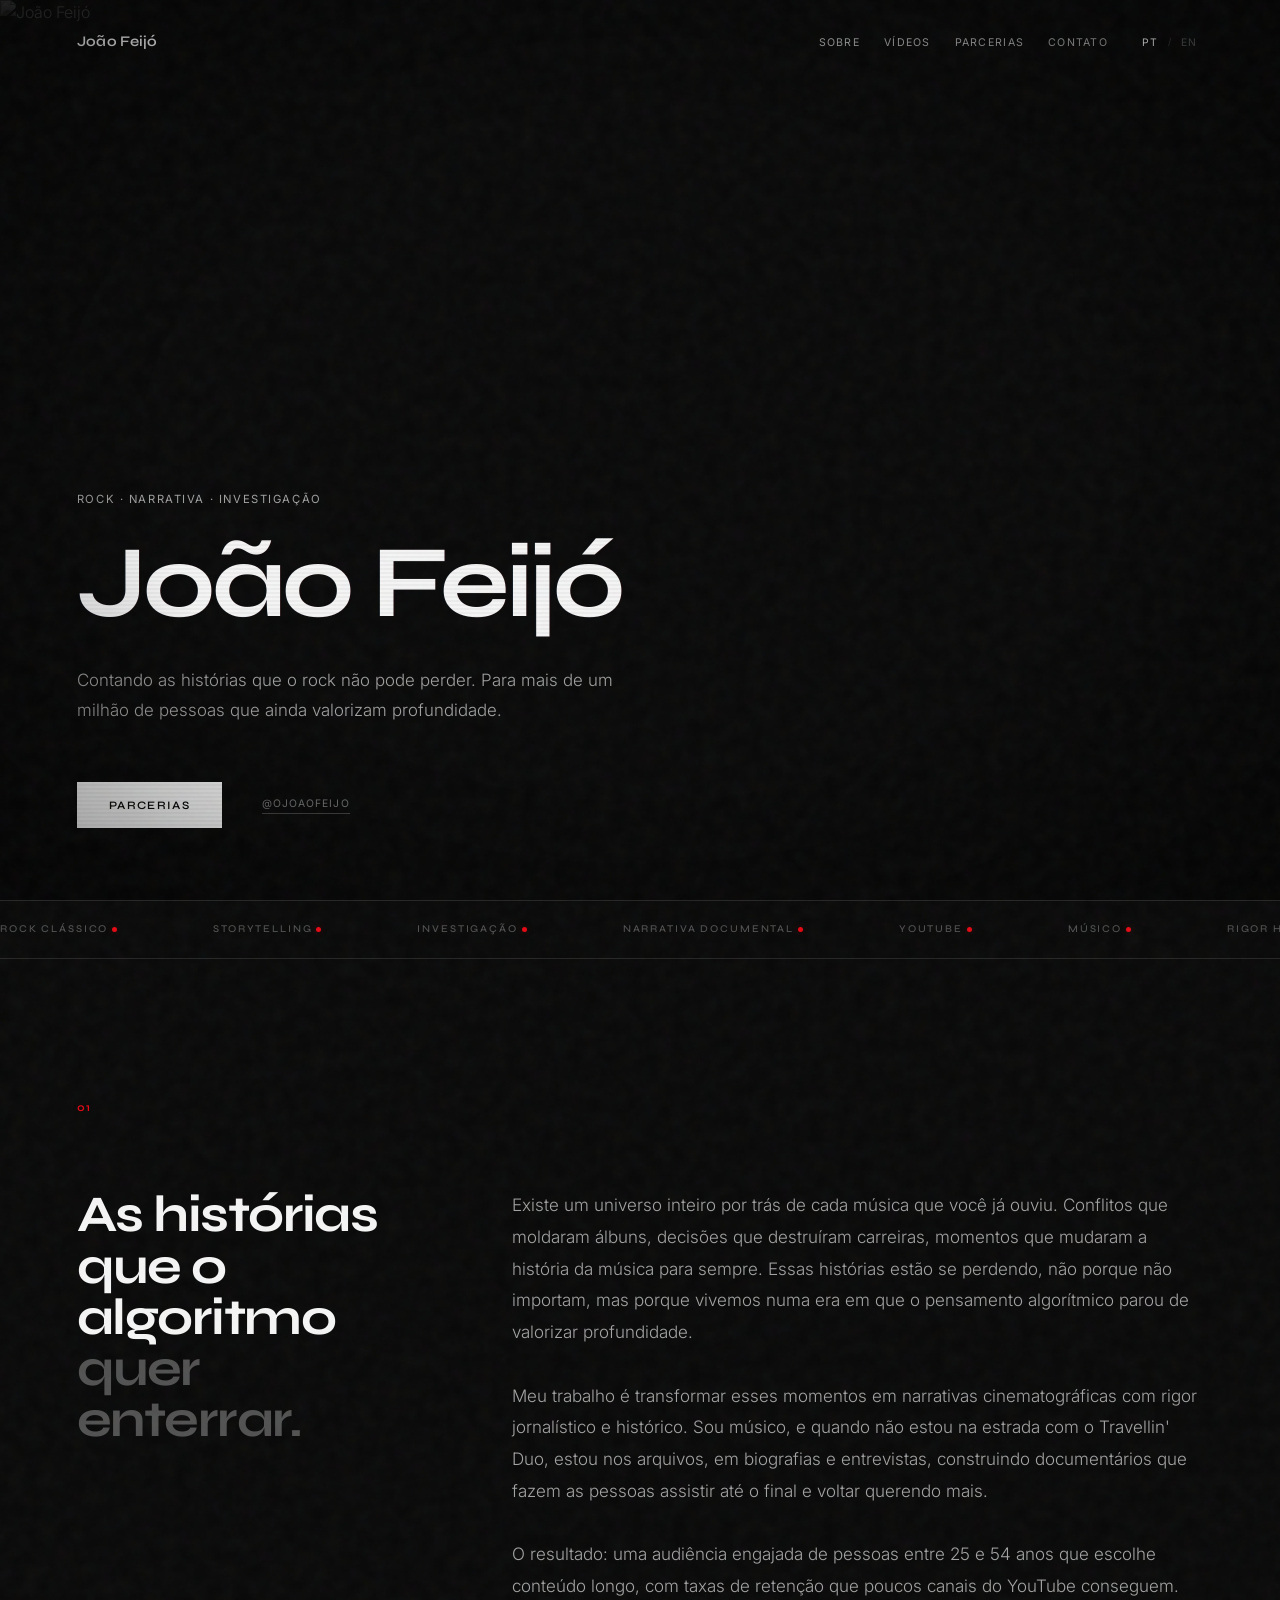
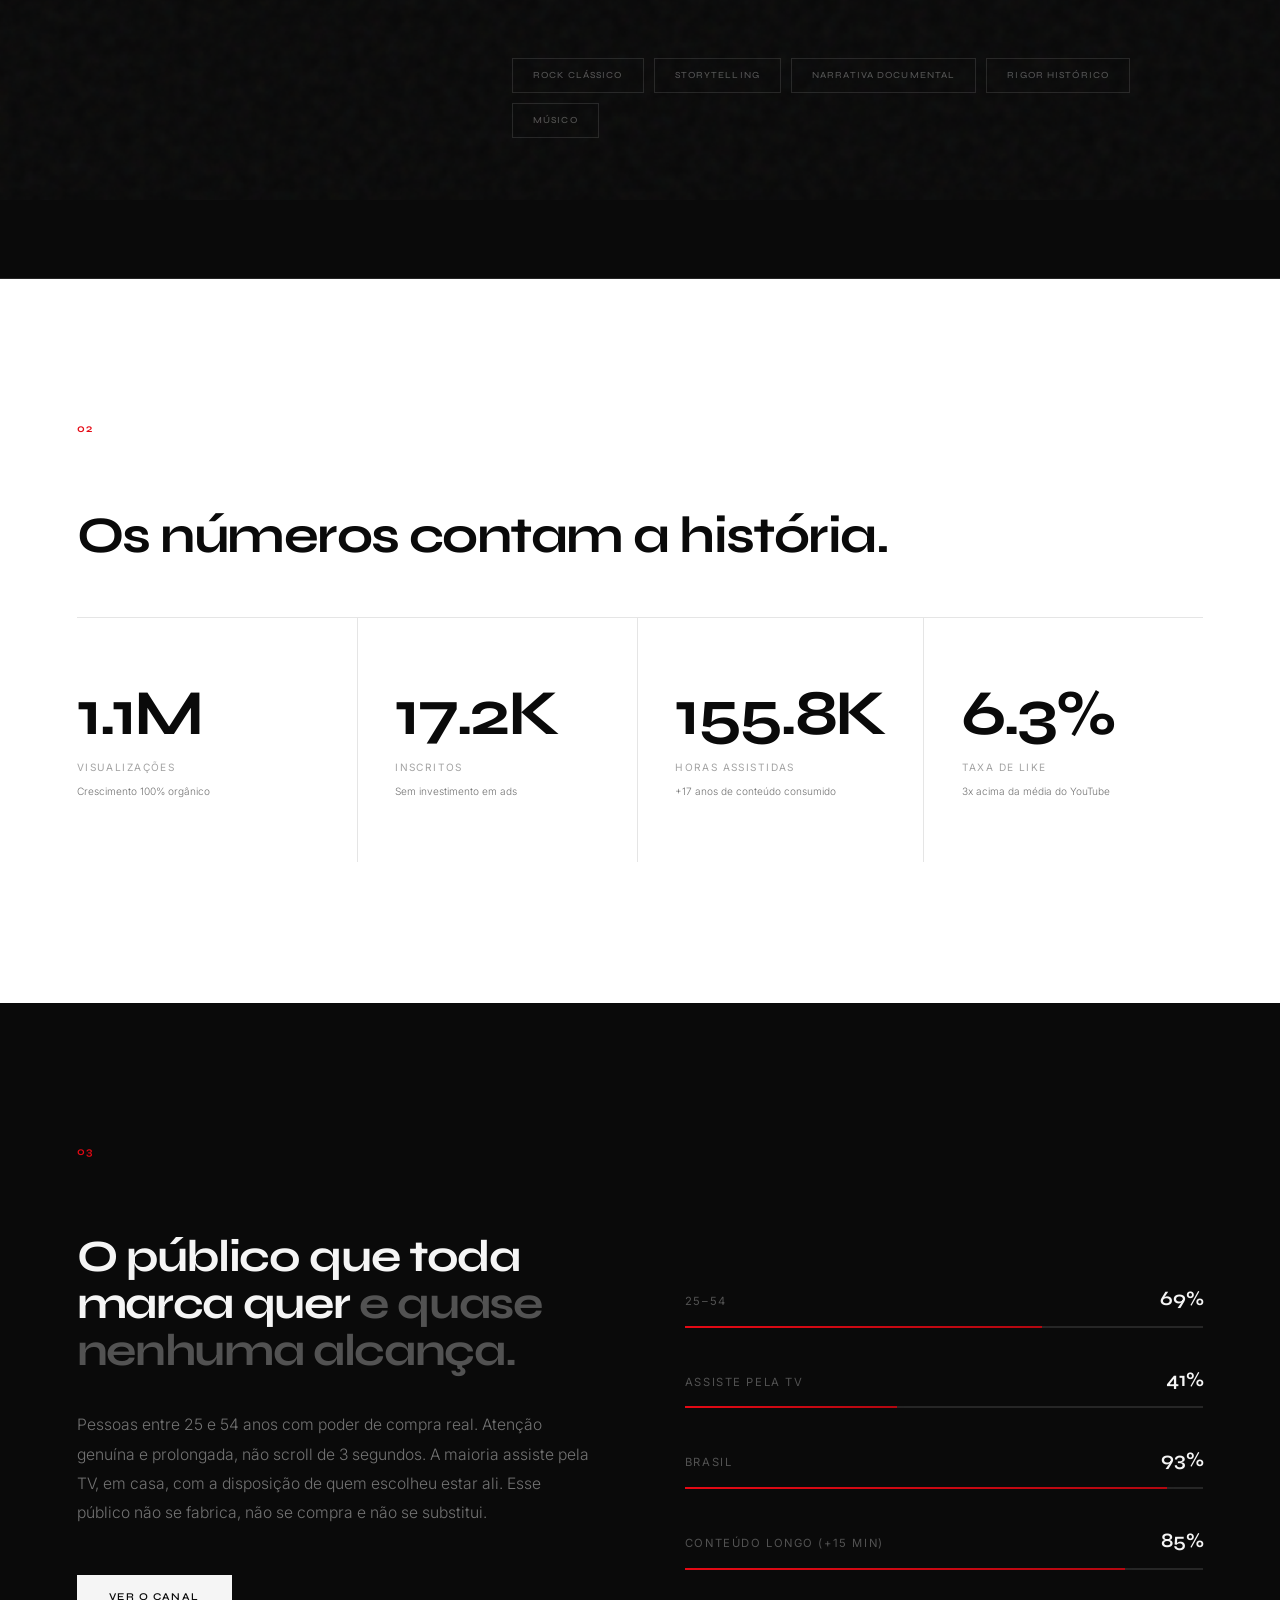
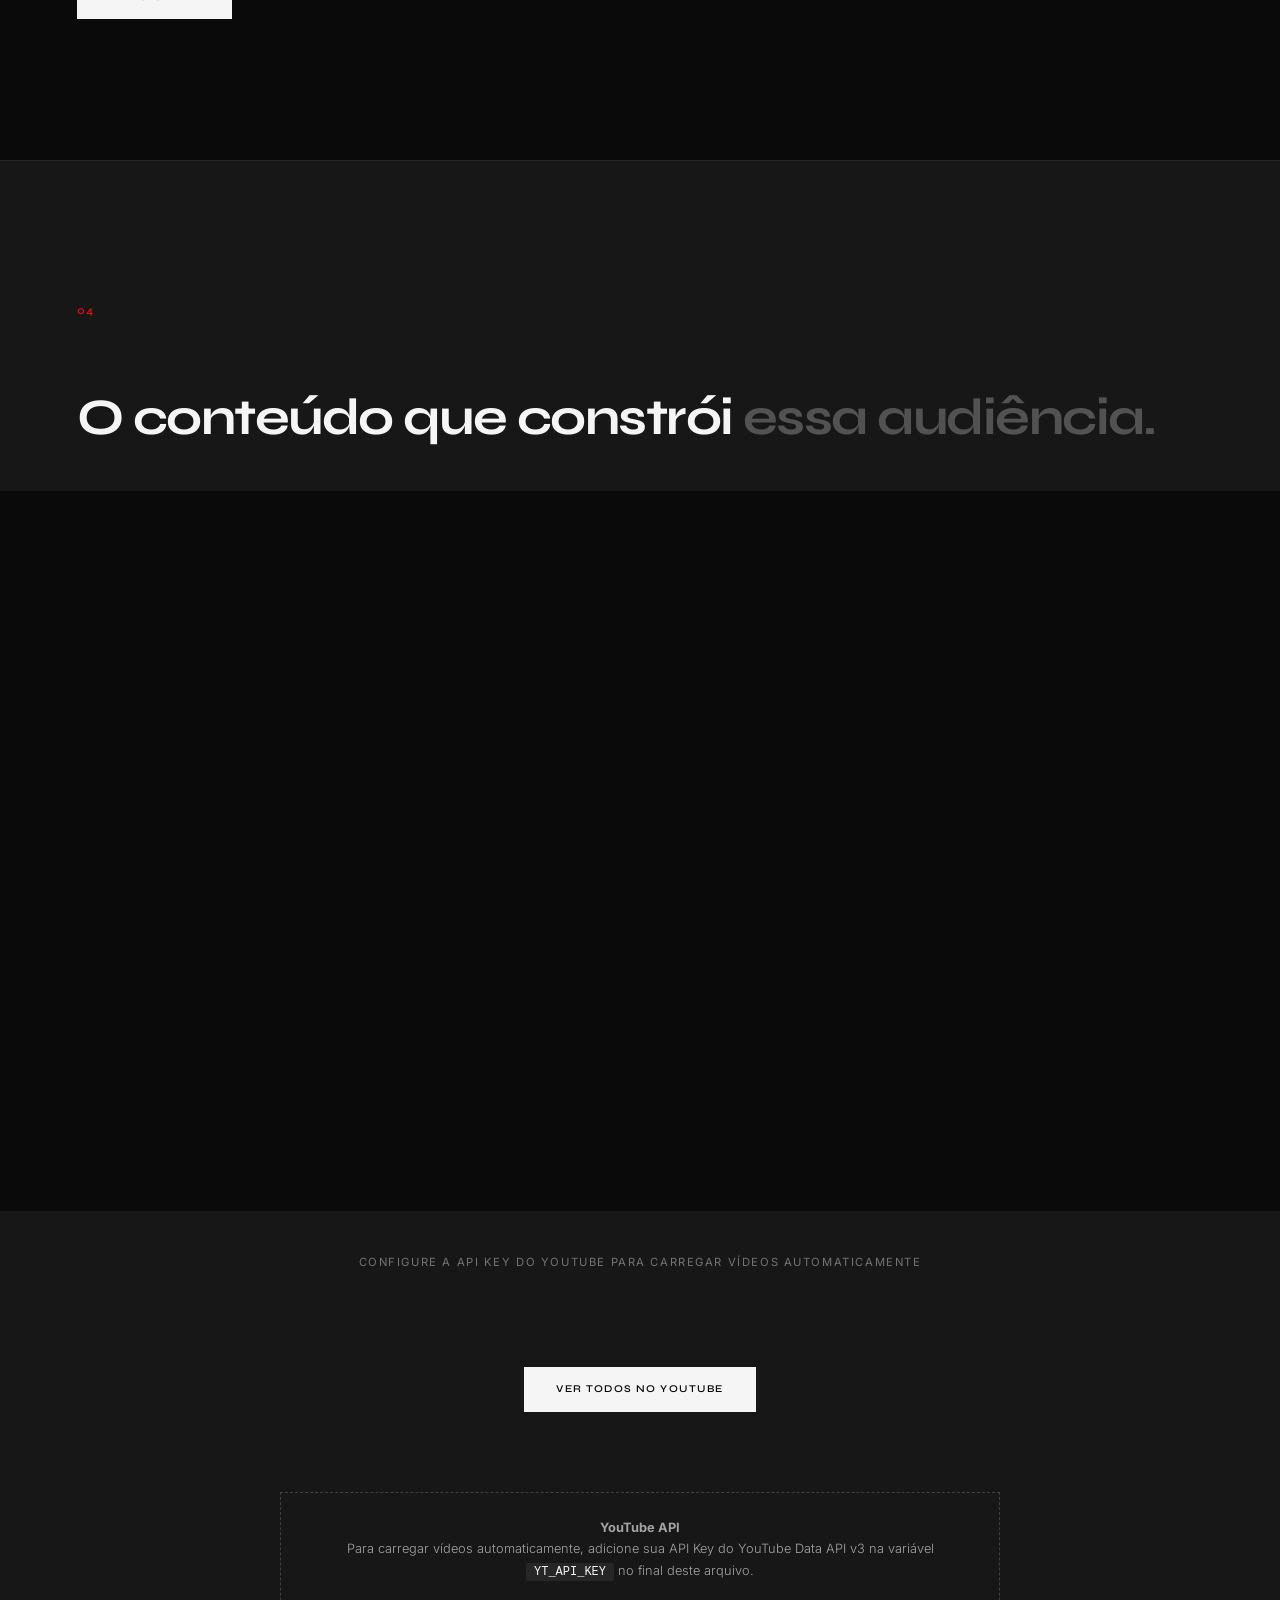
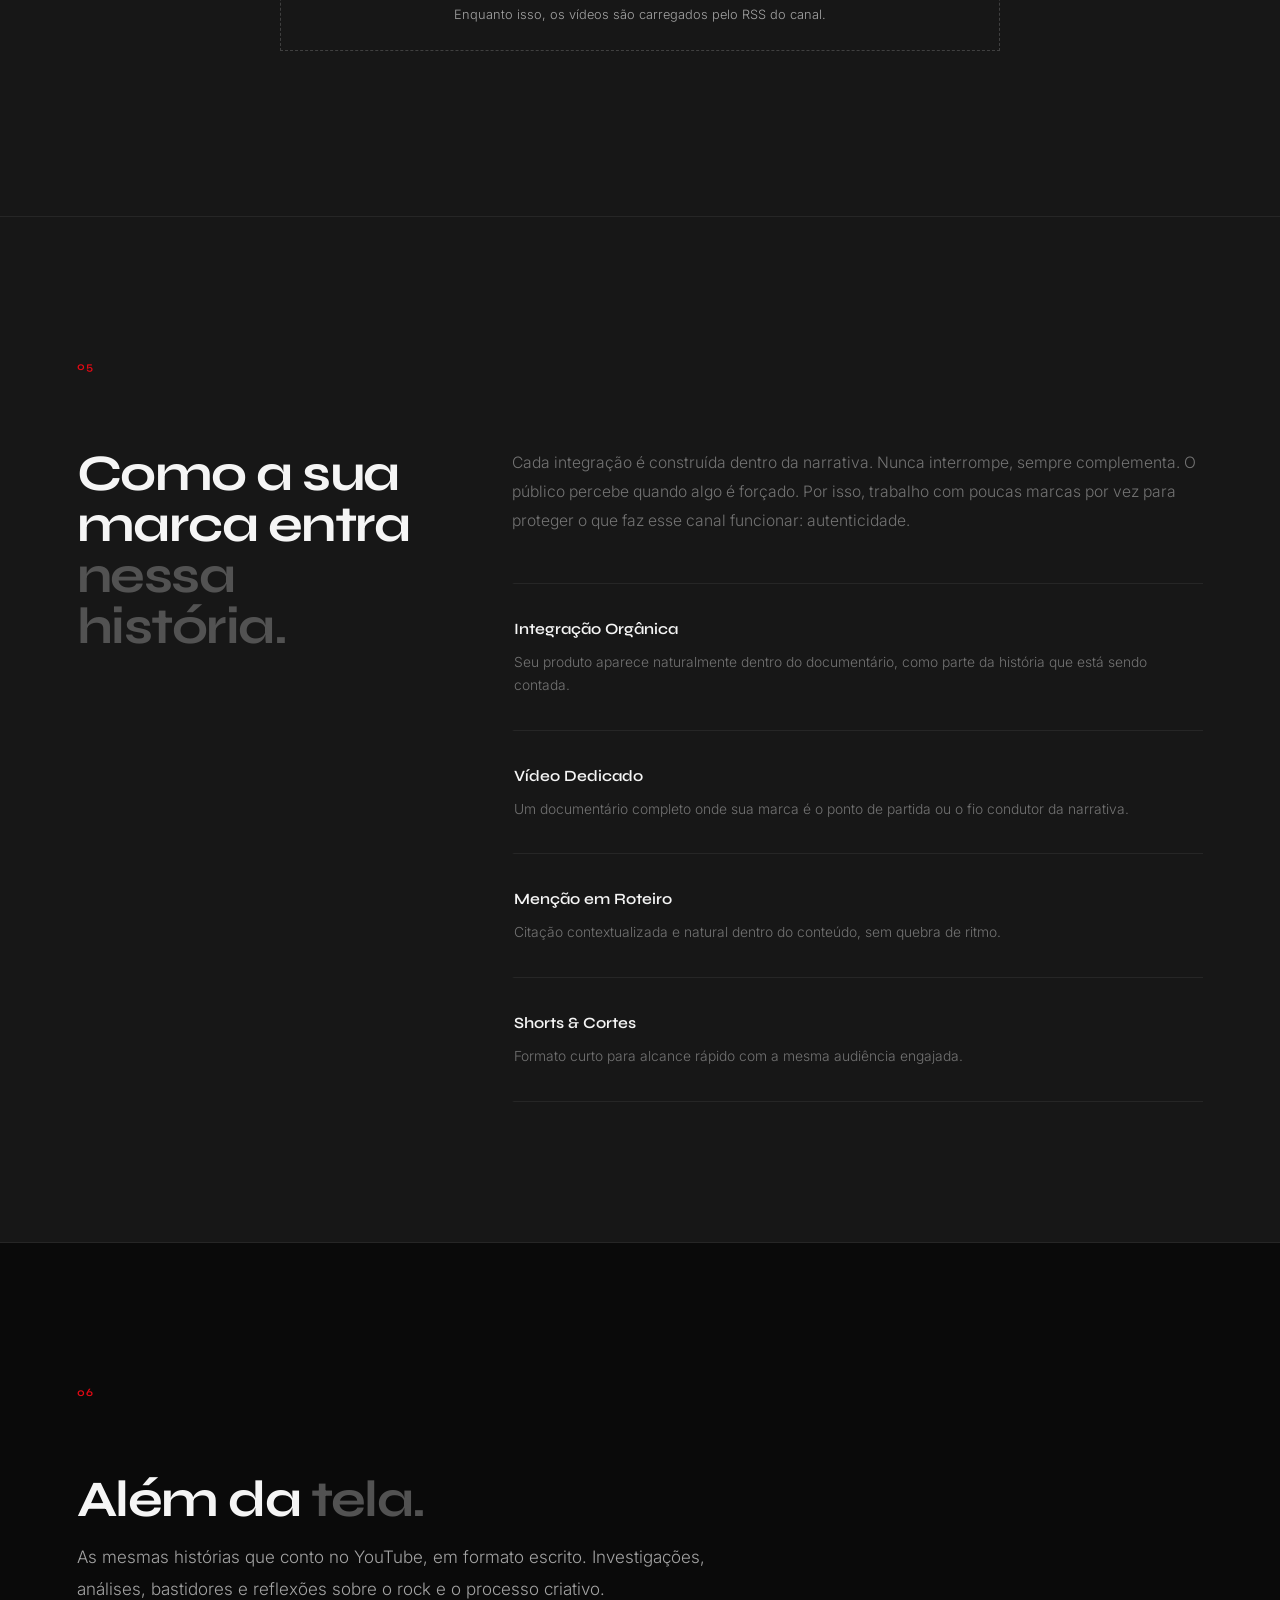
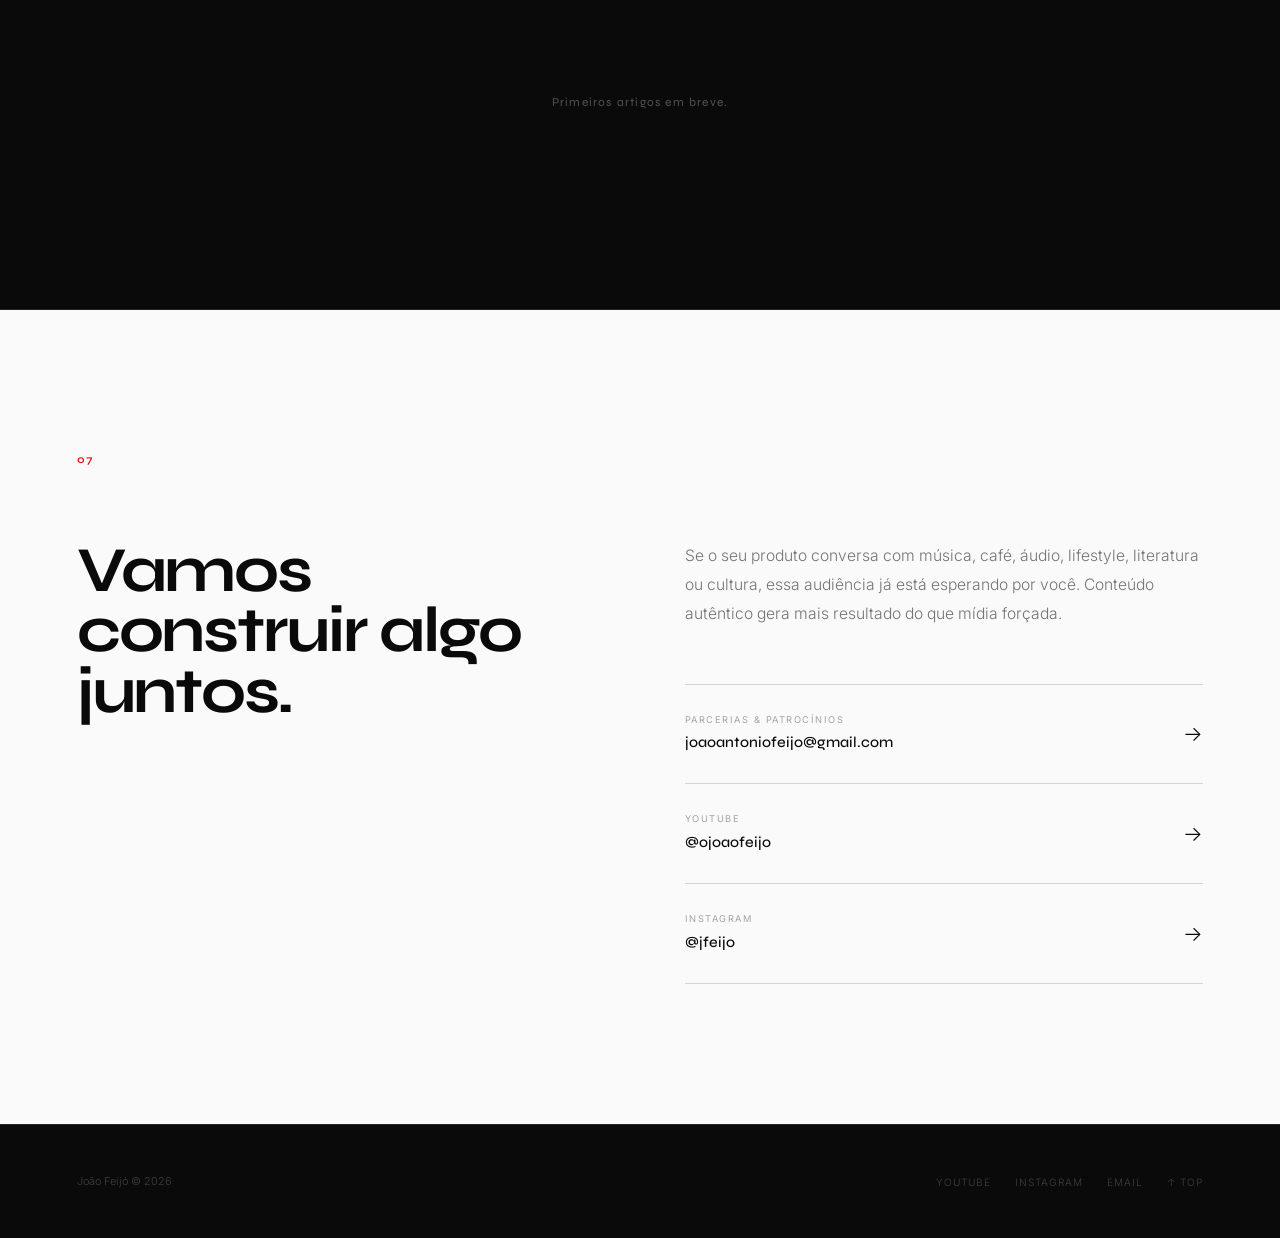
==== commit 9f83381f: "fix: mobile padding on iPhone 15 Pro Max (430px viewport) Change .sect from padding shorthand to pad" ====
--- a/index.html
+++ b/index.html
@@ -392,7 +392,7 @@
        SECTION
        ========================================== */
 
-    .sect { padding: clamp(96px, 11vw, 176px) 0; }
+    .sect { padding-top: clamp(96px, 11vw, 176px); padding-bottom: clamp(96px, 11vw, 176px); }
     .sect-num {
       font-family: var(--display);
       font-weight: 600;
@@ -927,7 +927,7 @@
       .part-grid   { grid-template-columns: 1fr; gap: 40px; }
       .part-h      { position: static; }
       .blog-grid   { grid-template-columns: 1fr 1fr; }
-      .sect        { padding: clamp(72px, 9vw, 120px) 0; }
+      .sect        { padding-top: clamp(72px, 9vw, 120px); padding-bottom: clamp(72px, 9vw, 120px); }
     }
 
     /* ==========================================
@@ -954,7 +954,7 @@
         min-width: 200vh;
       }
 
-      .sect { padding: 64px 0; }
+      .sect { padding-top: 64px; padding-bottom: 64px; }
       .sect-num { margin-bottom: 48px; }
 
       .about-grid { gap: 32px; }
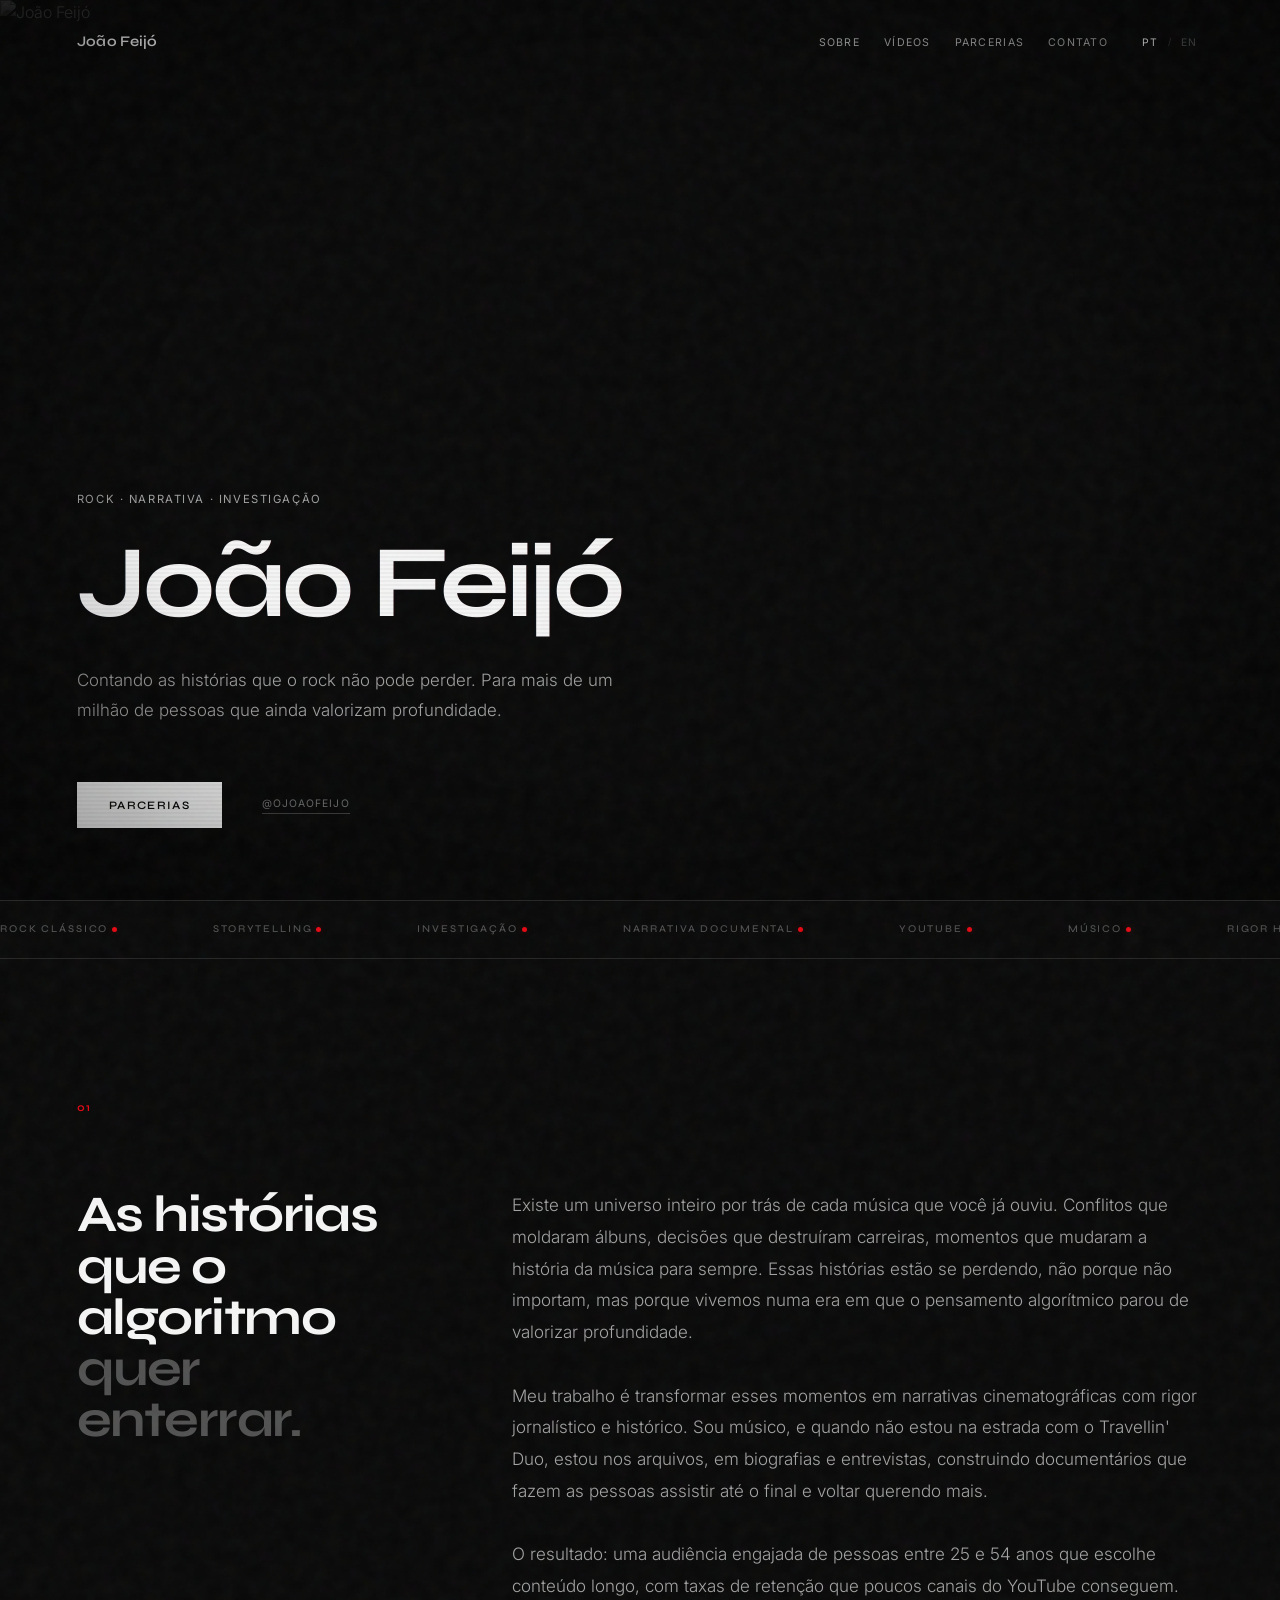
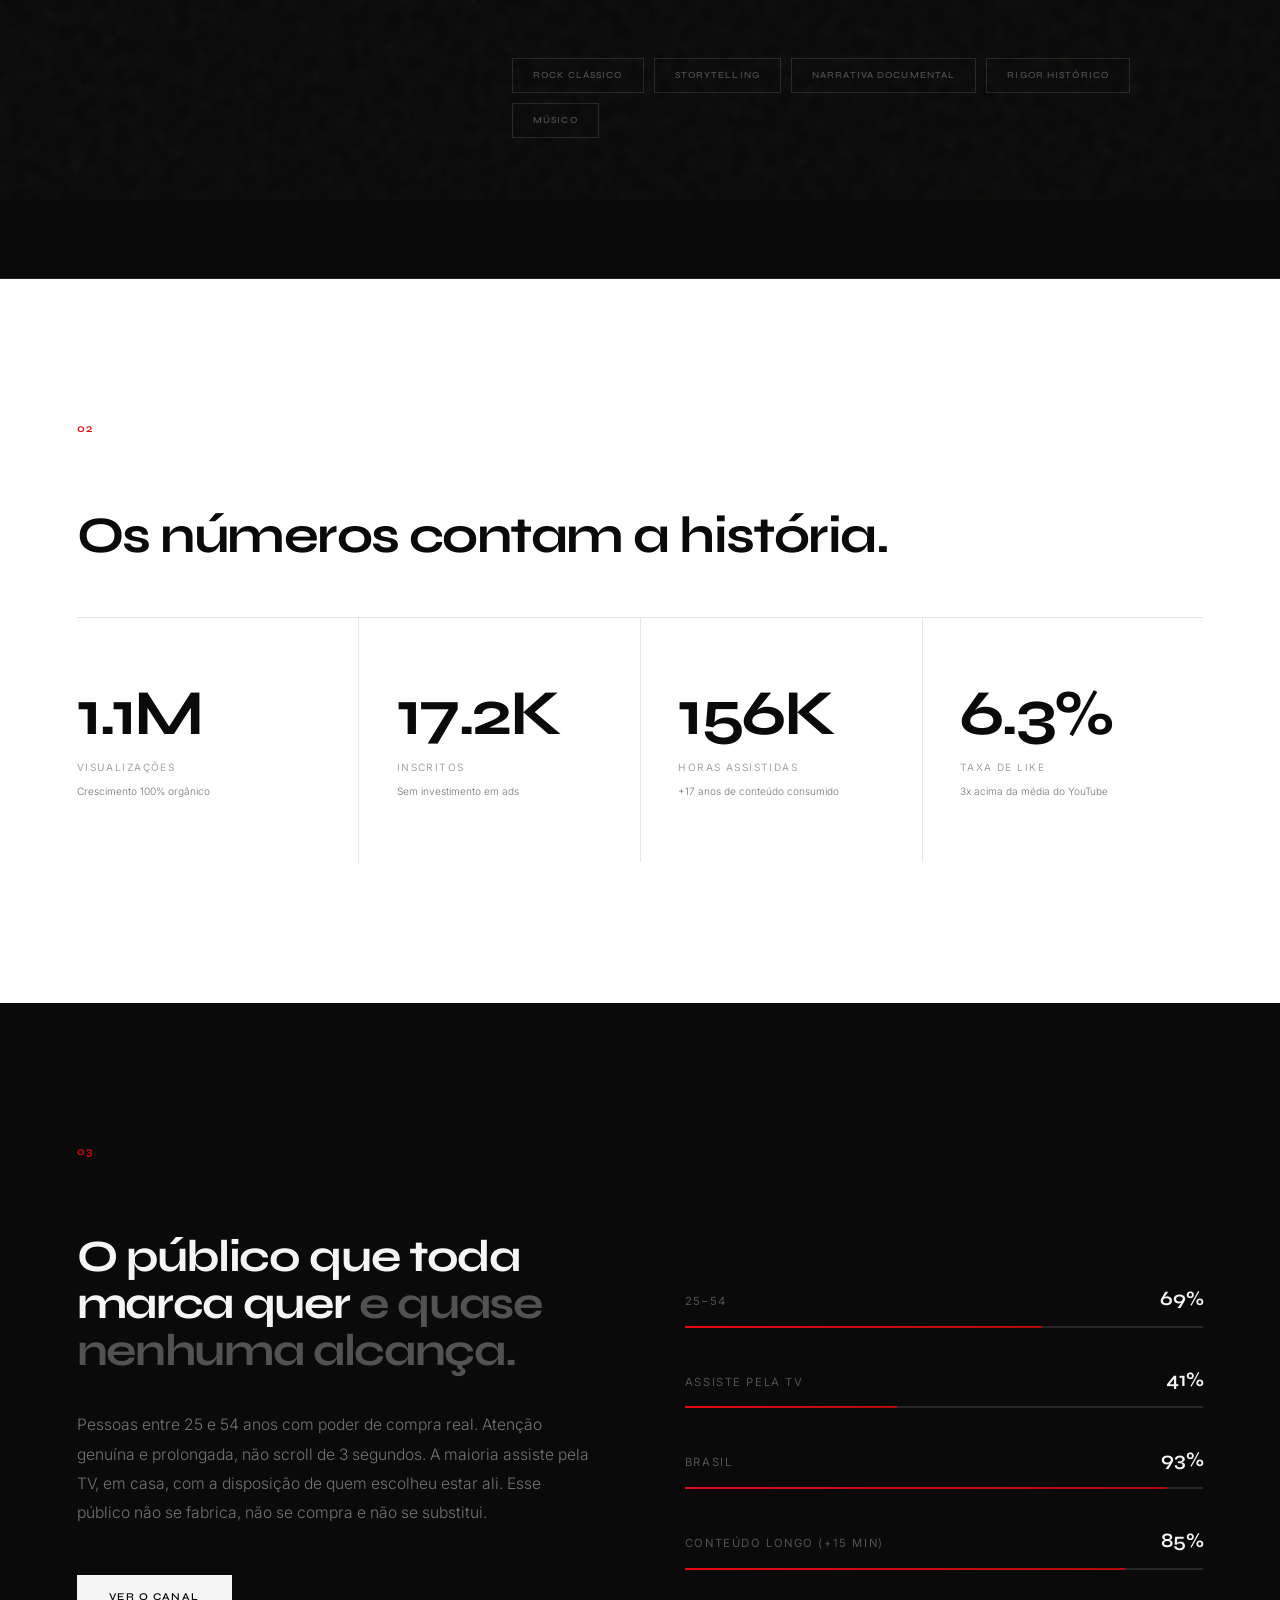
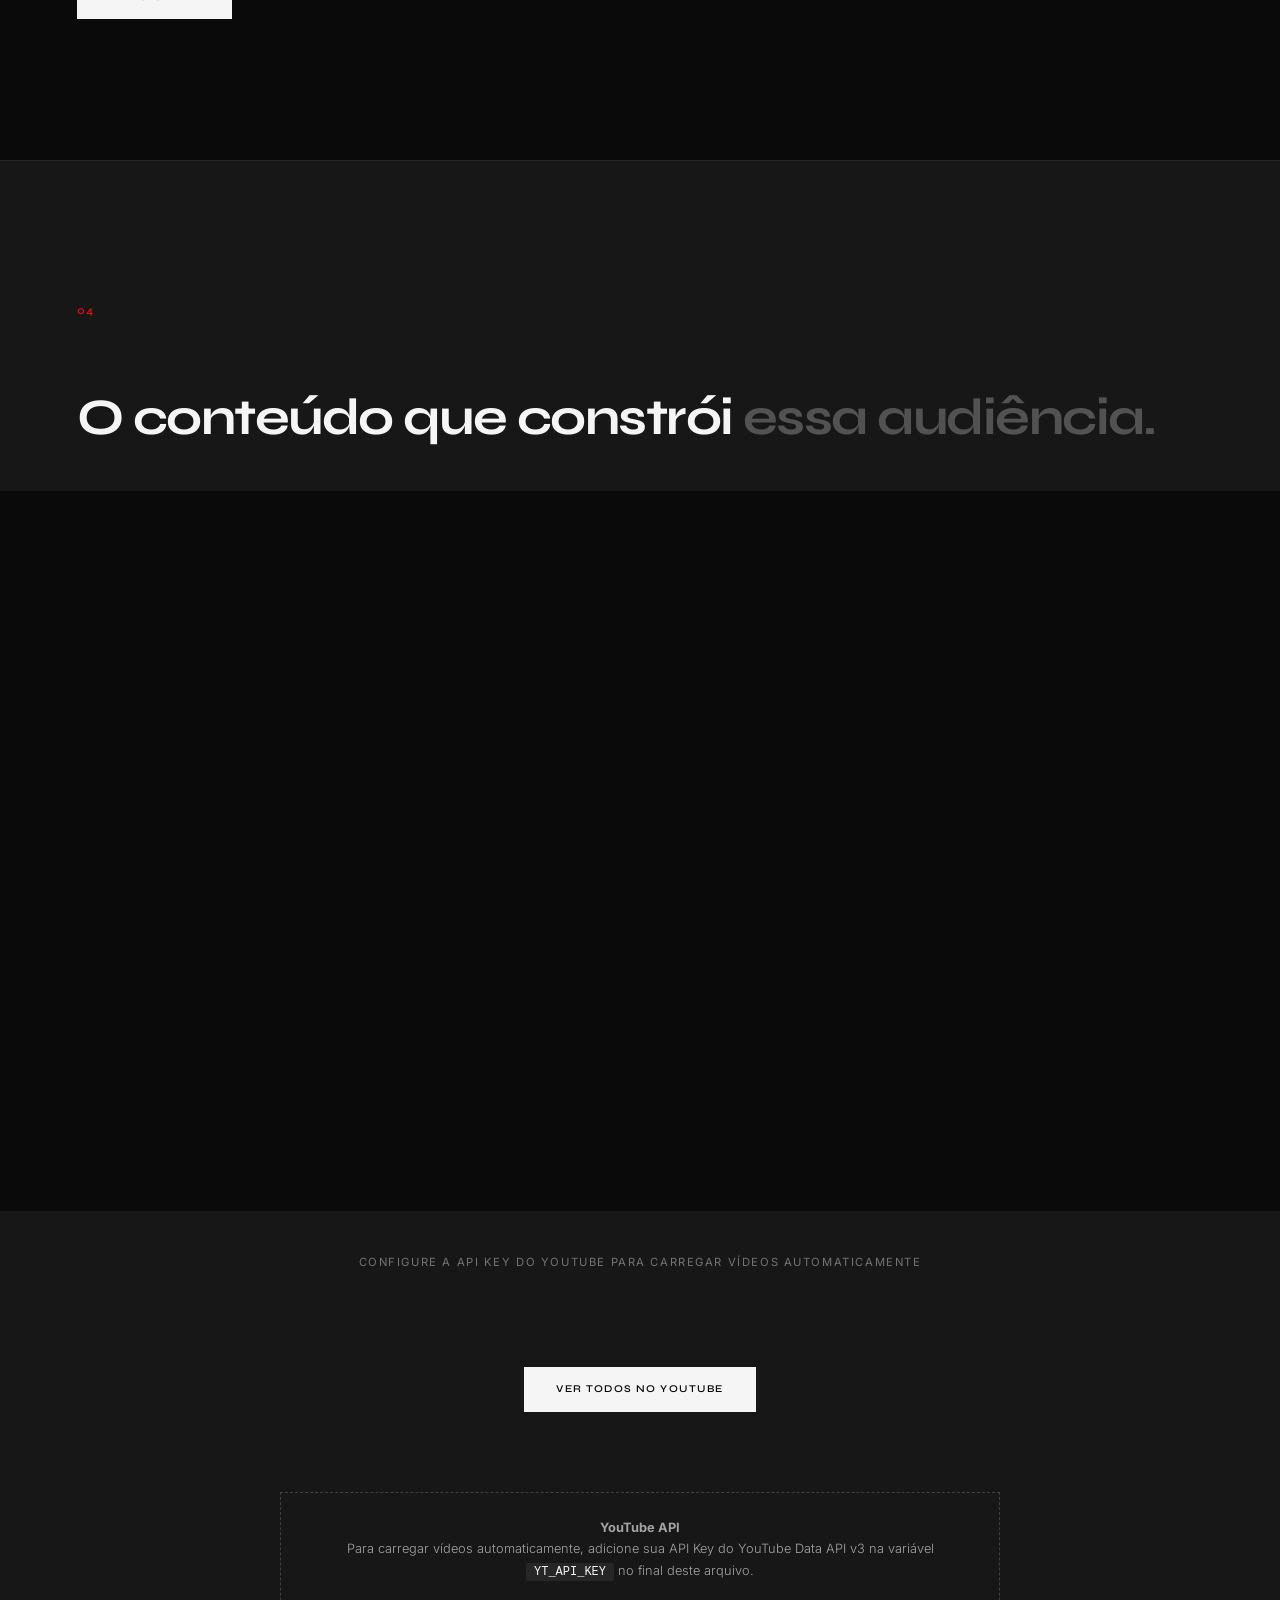
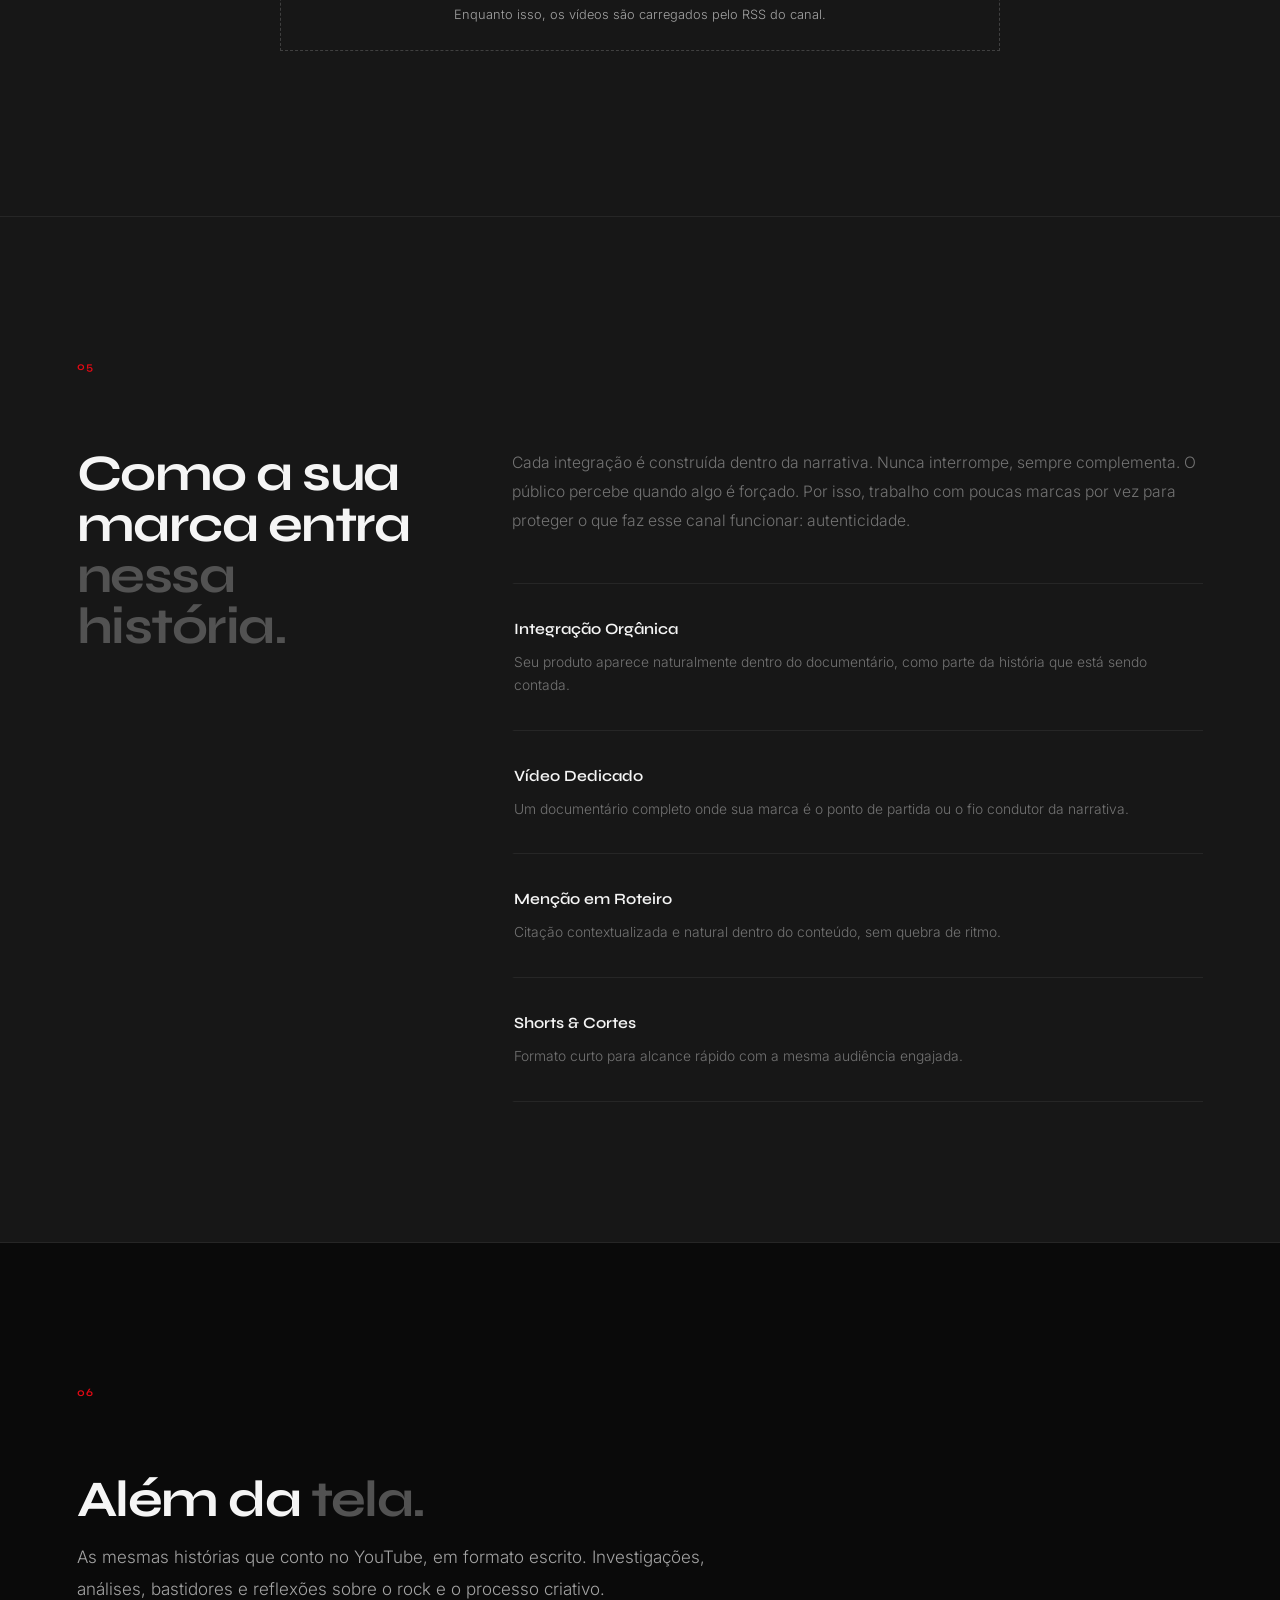
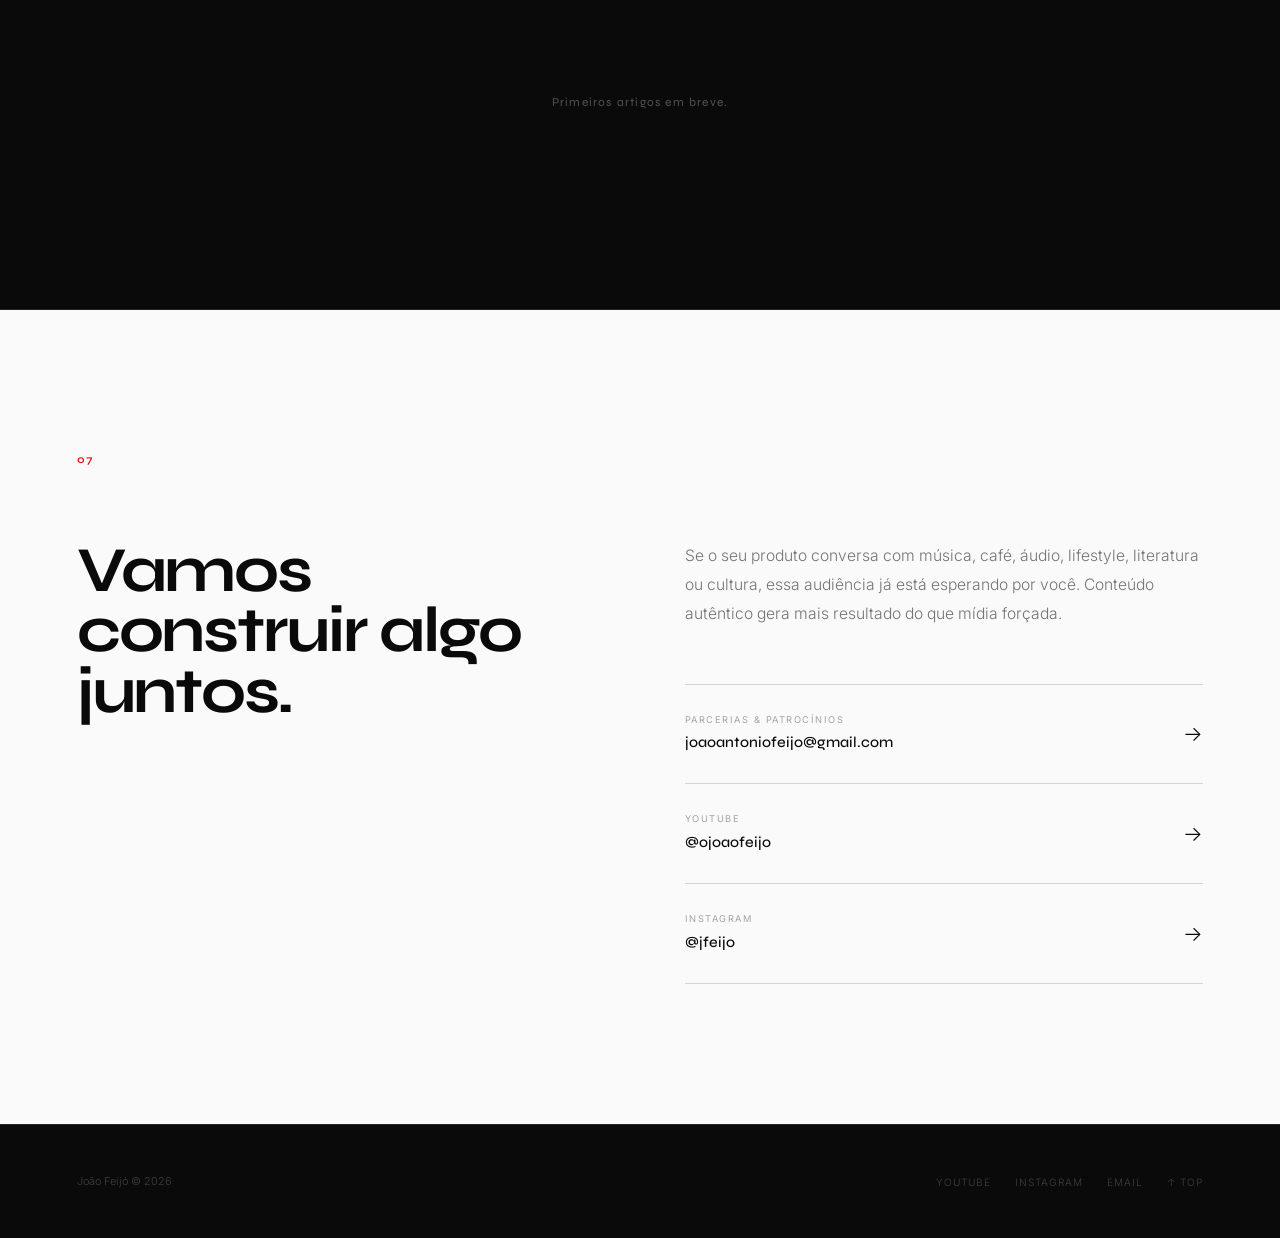
==== commit 455a2d2b: "fix: PT/EN toggle not switching language on click Global function lang() collided with the native HT" ====
--- a/index.html
+++ b/index.html
@@ -1050,9 +1050,9 @@
         </a>
       </div>
       <div class="lang-sw">
-        <button class="lang-b on" id="lpt" onclick="lang('pt')">PT</button>
+        <button class="lang-b on" id="lpt" onclick="setLang('pt')">PT</button>
         <span class="lang-sep">/</span>
-        <button class="lang-b" id="len" onclick="lang('en')">EN</button>
+        <button class="lang-b" id="len" onclick="setLang('en')">EN</button>
       </div>
     </div>
   </nav>
@@ -1433,7 +1433,7 @@
 const YT_HANDLE  = 'ojoaofeijo';
 const MAX_VIDS   = 7;
 
-function lang(l) {
+function setLang(l) {
   document.body.className = l === 'en' ? 'en' : '';
   document.getElementById('lpt').classList.toggle('on', l === 'pt');
   document.getElementById('len').classList.toggle('on', l === 'en');
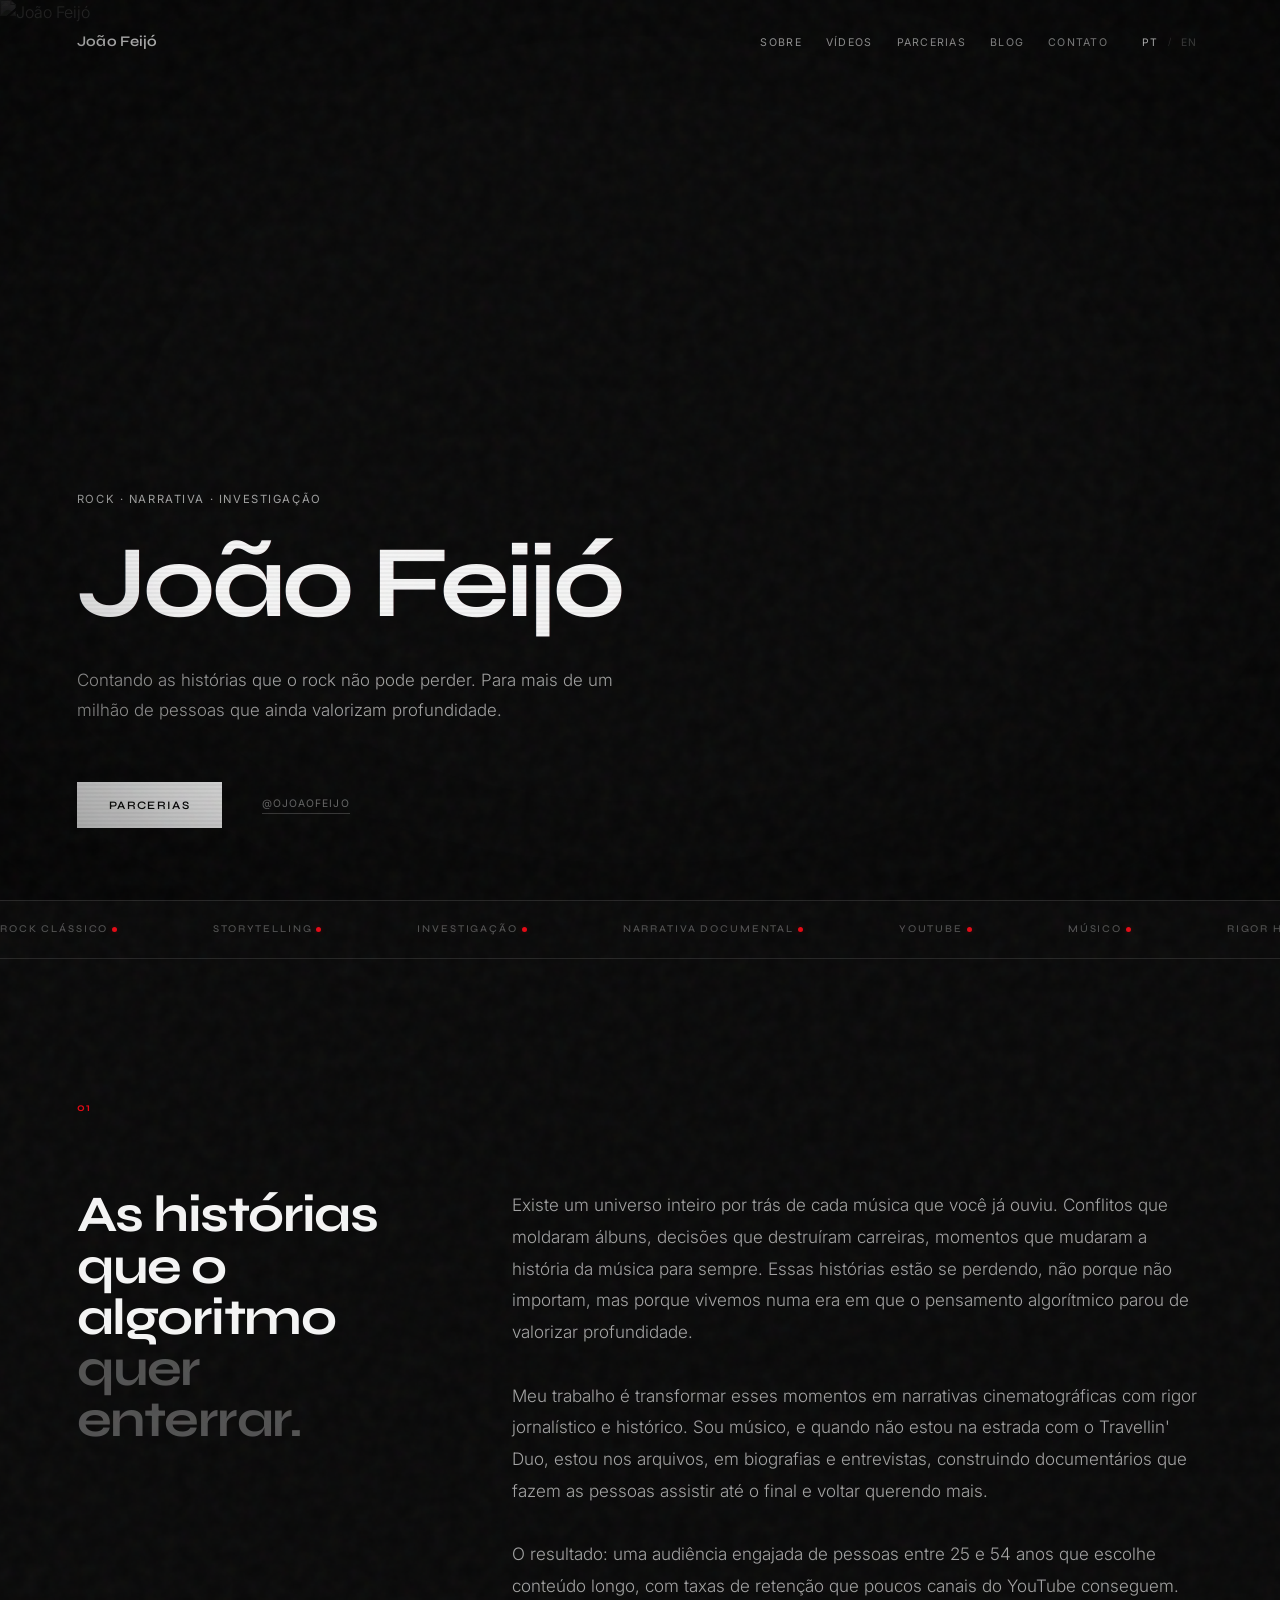
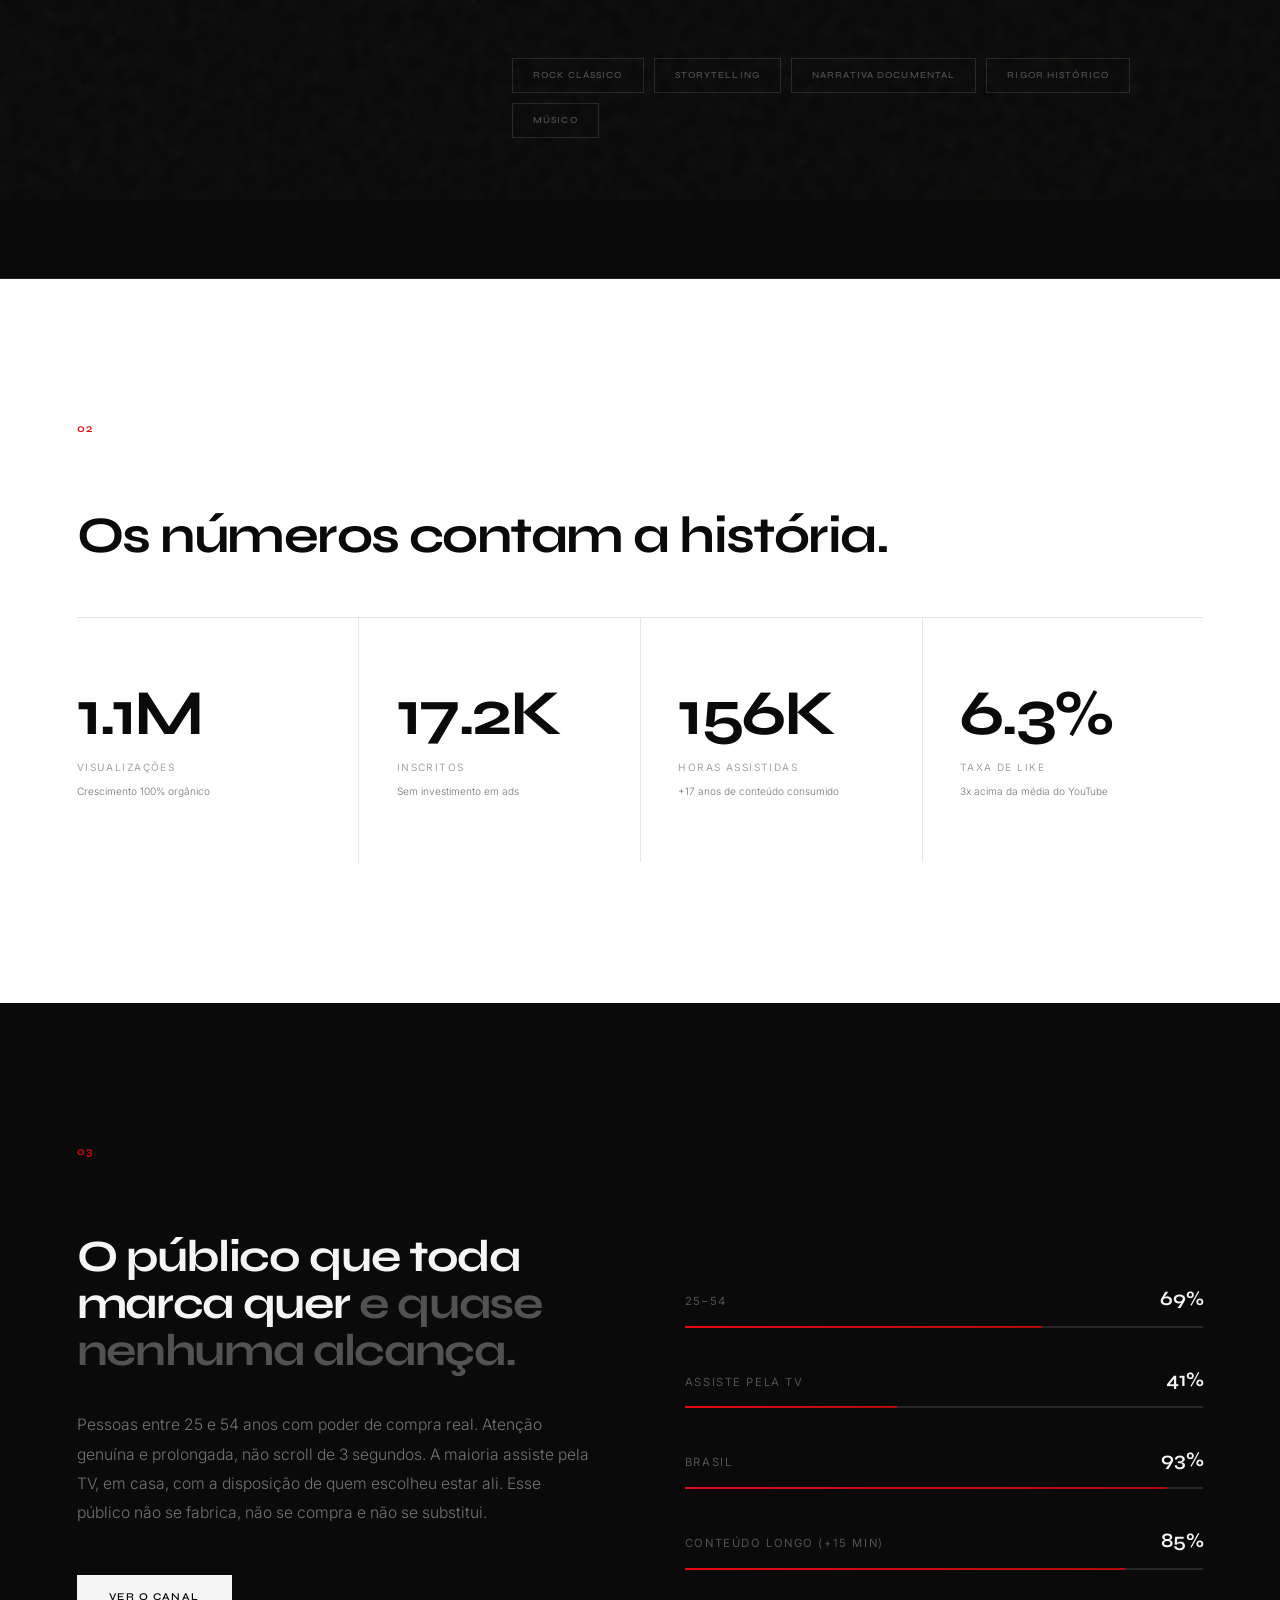
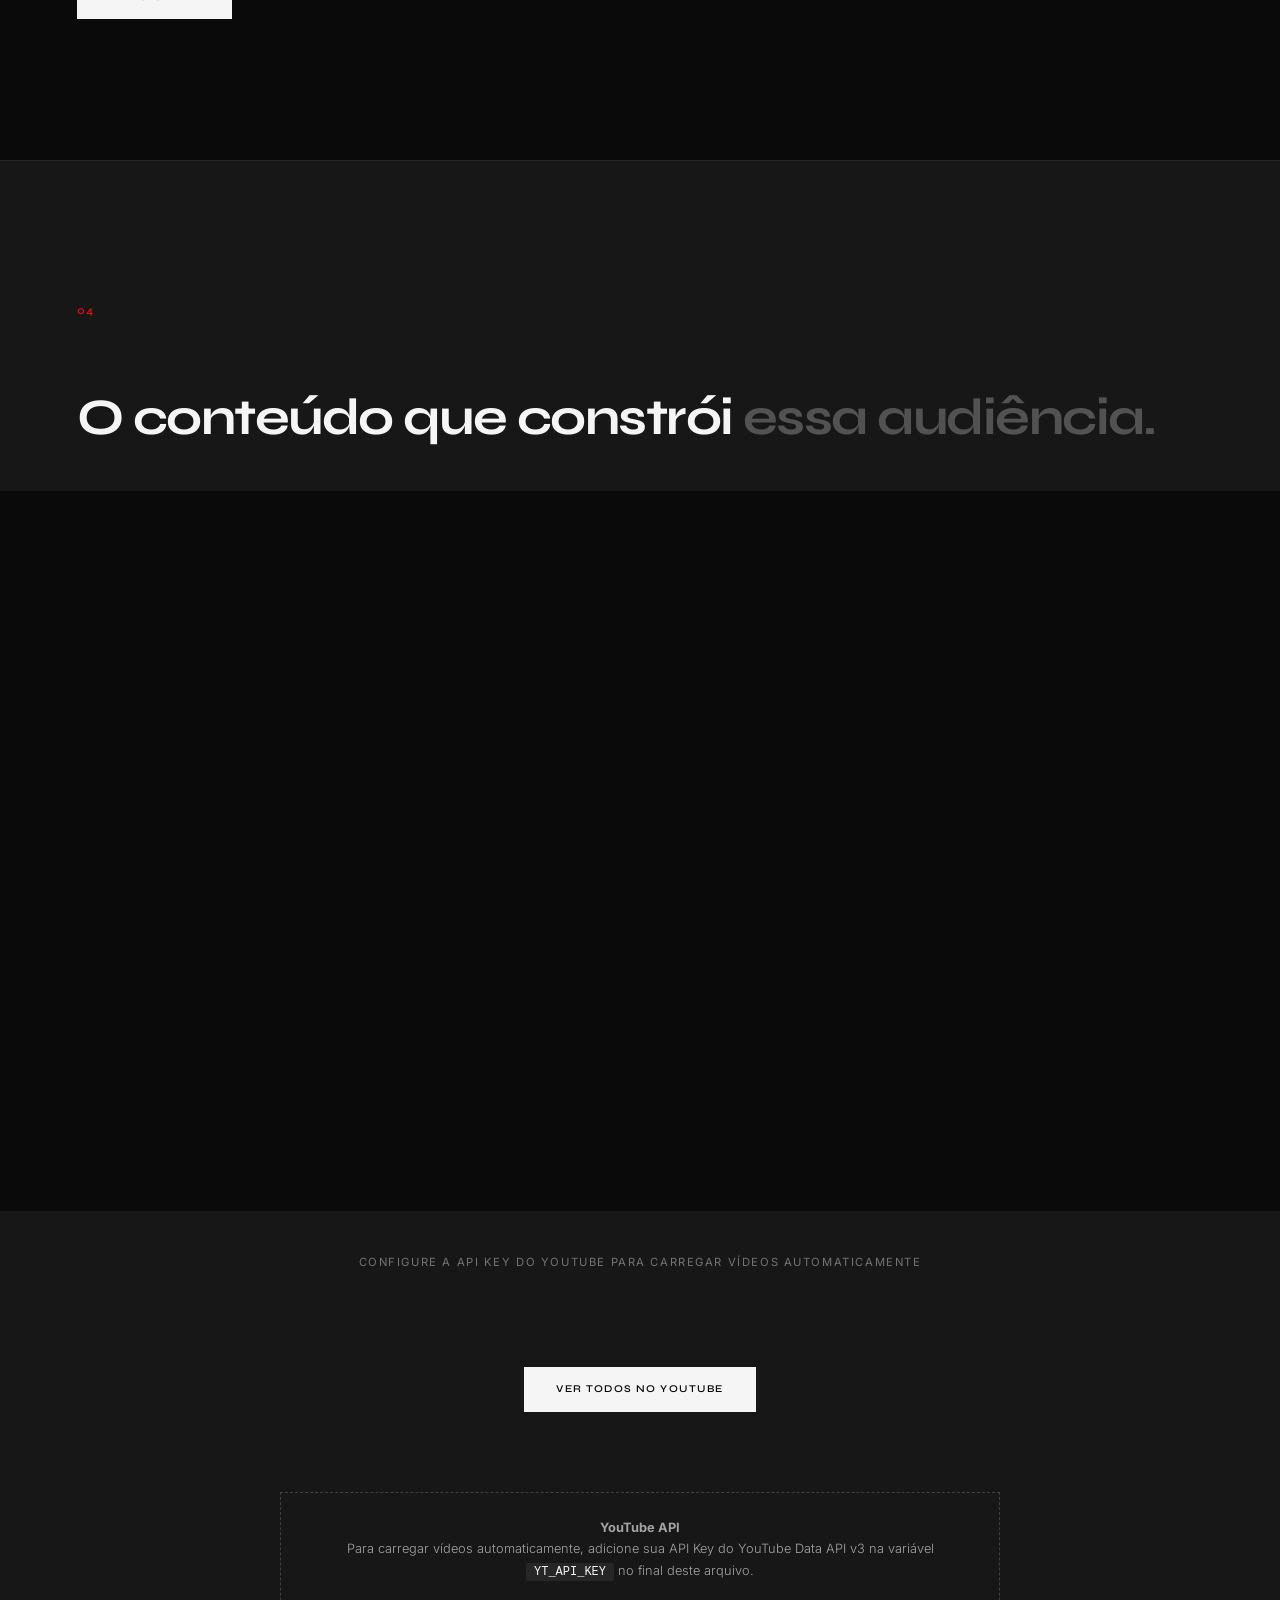
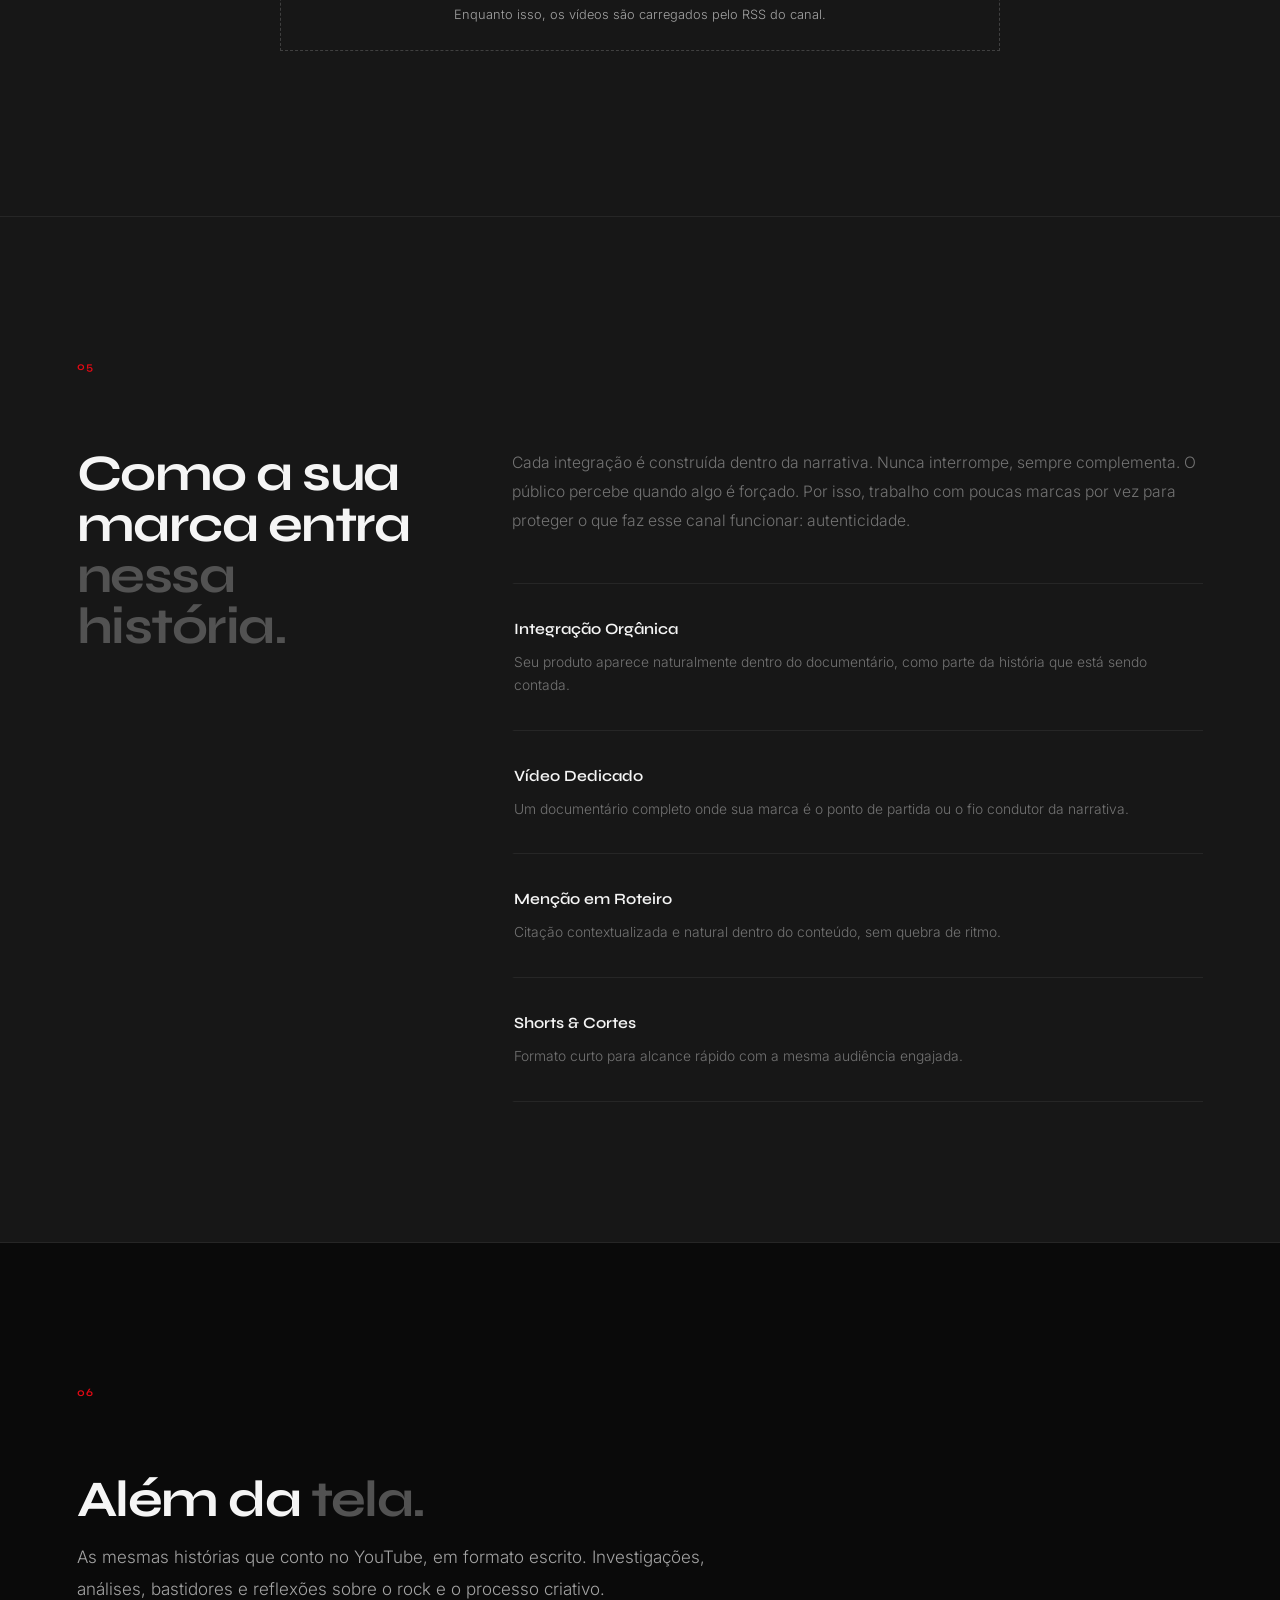
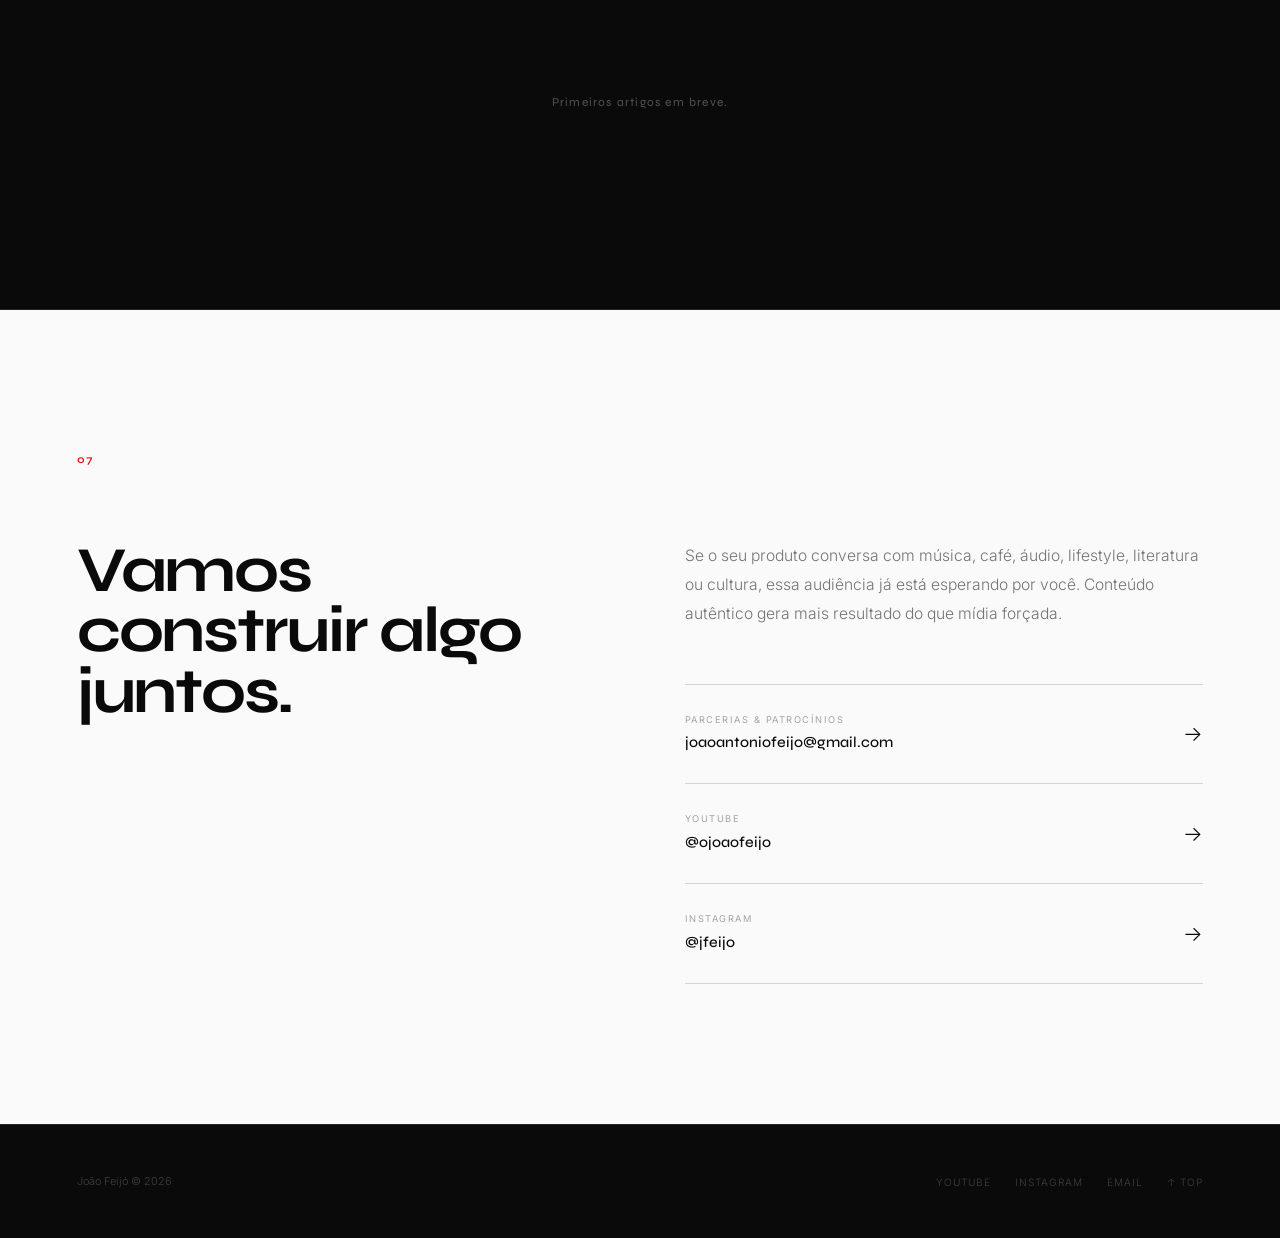
==== commit 378daa8b: "feat: add blog architecture (listing, post template, sharing, comments) - /blog/index.html: full pos" ====
--- a/index.html
+++ b/index.html
@@ -1045,6 +1045,7 @@
         <a href="#partnerships" class="nav-link">
           <span data-lang="pt">Parcerias</span><span data-lang="en">Partnerships</span>
         </a>
+        <a href="#blog" class="nav-link">Blog</a>
         <a href="#contact" class="nav-link">
           <span data-lang="pt">Contato</span><span data-lang="en">Contact</span>
         </a>
@@ -1353,9 +1354,11 @@
         <span data-lang="pt">As mesmas histórias que conto no YouTube, em formato escrito. Investigações, análises, bastidores e reflexões sobre o rock e o processo criativo.</span>
         <span data-lang="en">The same stories I tell on YouTube, in written form. Investigations, analysis, behind the scenes, and reflections on rock and the creative process.</span>
       </p>
-      <div class="blog-coming reveal">
-        <span data-lang="pt">Primeiros artigos em breve.</span>
-        <span data-lang="en">First articles coming soon.</span>
+      <div id="blog-container">
+        <div class="blog-coming reveal">
+          <span data-lang="pt">Primeiros artigos em breve.</span>
+          <span data-lang="en">First articles coming soon.</span>
+        </div>
       </div>
     </div>
   </section>
@@ -1680,6 +1683,41 @@
 }
 
 initYouTube();
+
+/* BLOG PREVIEW (latest posts from /blog/posts.json) */
+async function loadBlogPreview() {
+  var container = document.getElementById('blog-container');
+  if (!container) return;
+  try {
+    var res = await fetch('/blog/posts.json', { cache: 'no-store' });
+    if (!res.ok) return;
+    var posts = await res.json();
+    if (!Array.isArray(posts) || posts.length === 0) return;
+
+    posts.sort(function (a, b) { return new Date(b.date) - new Date(a.date); });
+    var latest = posts.slice(0, 3);
+
+    var cardsHtml = latest.map(function (p) {
+      var dateLabel = new Date(p.date + 'T00:00:00').toLocaleDateString('pt-BR', { day: '2-digit', month: 'short', year: 'numeric' });
+      var cover = p.cover ? '<img class="blog-card-cover" src="' + p.cover + '" alt="" loading="lazy">' : '';
+      var tag = (p.tags && p.tags[0]) ? p.tags[0] : 'Artigo';
+      return '<a class="blog-card reveal" href="/blog/' + p.slug + '">' +
+        cover +
+        '<div class="blog-meta"><span class="blog-tag">' + tag + '</span><span class="blog-tag">&middot;</span><span class="blog-tag">' + dateLabel + '</span></div>' +
+        '<h3 class="blog-title">' + p.title + '</h3>' +
+        '<p class="blog-excerpt">' + p.excerpt + '</p>' +
+      '</a>';
+    }).join('');
+
+    container.innerHTML = '<div class="blog-grid">' + cardsHtml + '</div>' +
+      '<div class="blog-more"><a href="/blog" class="btn-w">' +
+      '<span data-lang="pt">Ver todos os artigos</span><span data-lang="en">View all articles</span>' +
+      '</a></div>';
+
+    container.querySelectorAll('.reveal').forEach(function (el) { revObs.observe(el); });
+  } catch (e) { /* keep "coming soon" fallback already in the DOM */ }
+}
+loadBlogPreview();
 </script>
 </body>
 </html>
